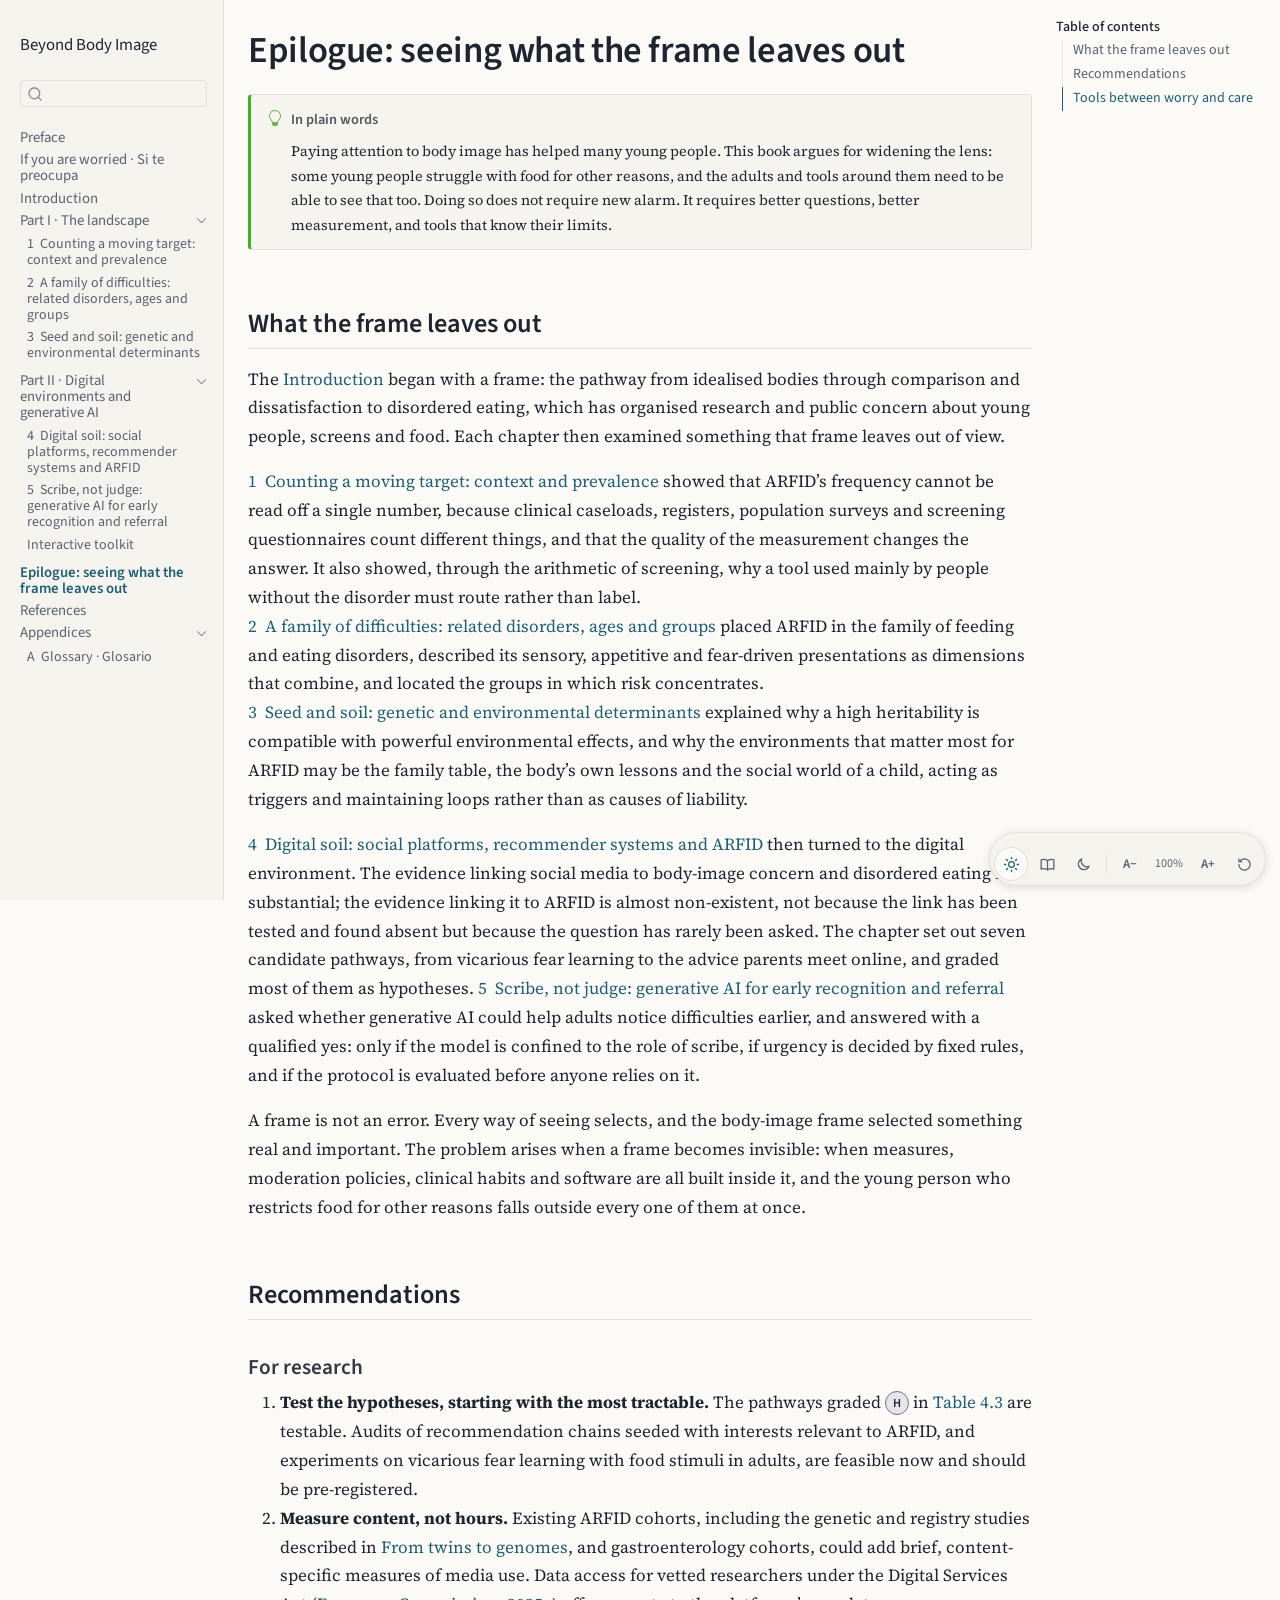
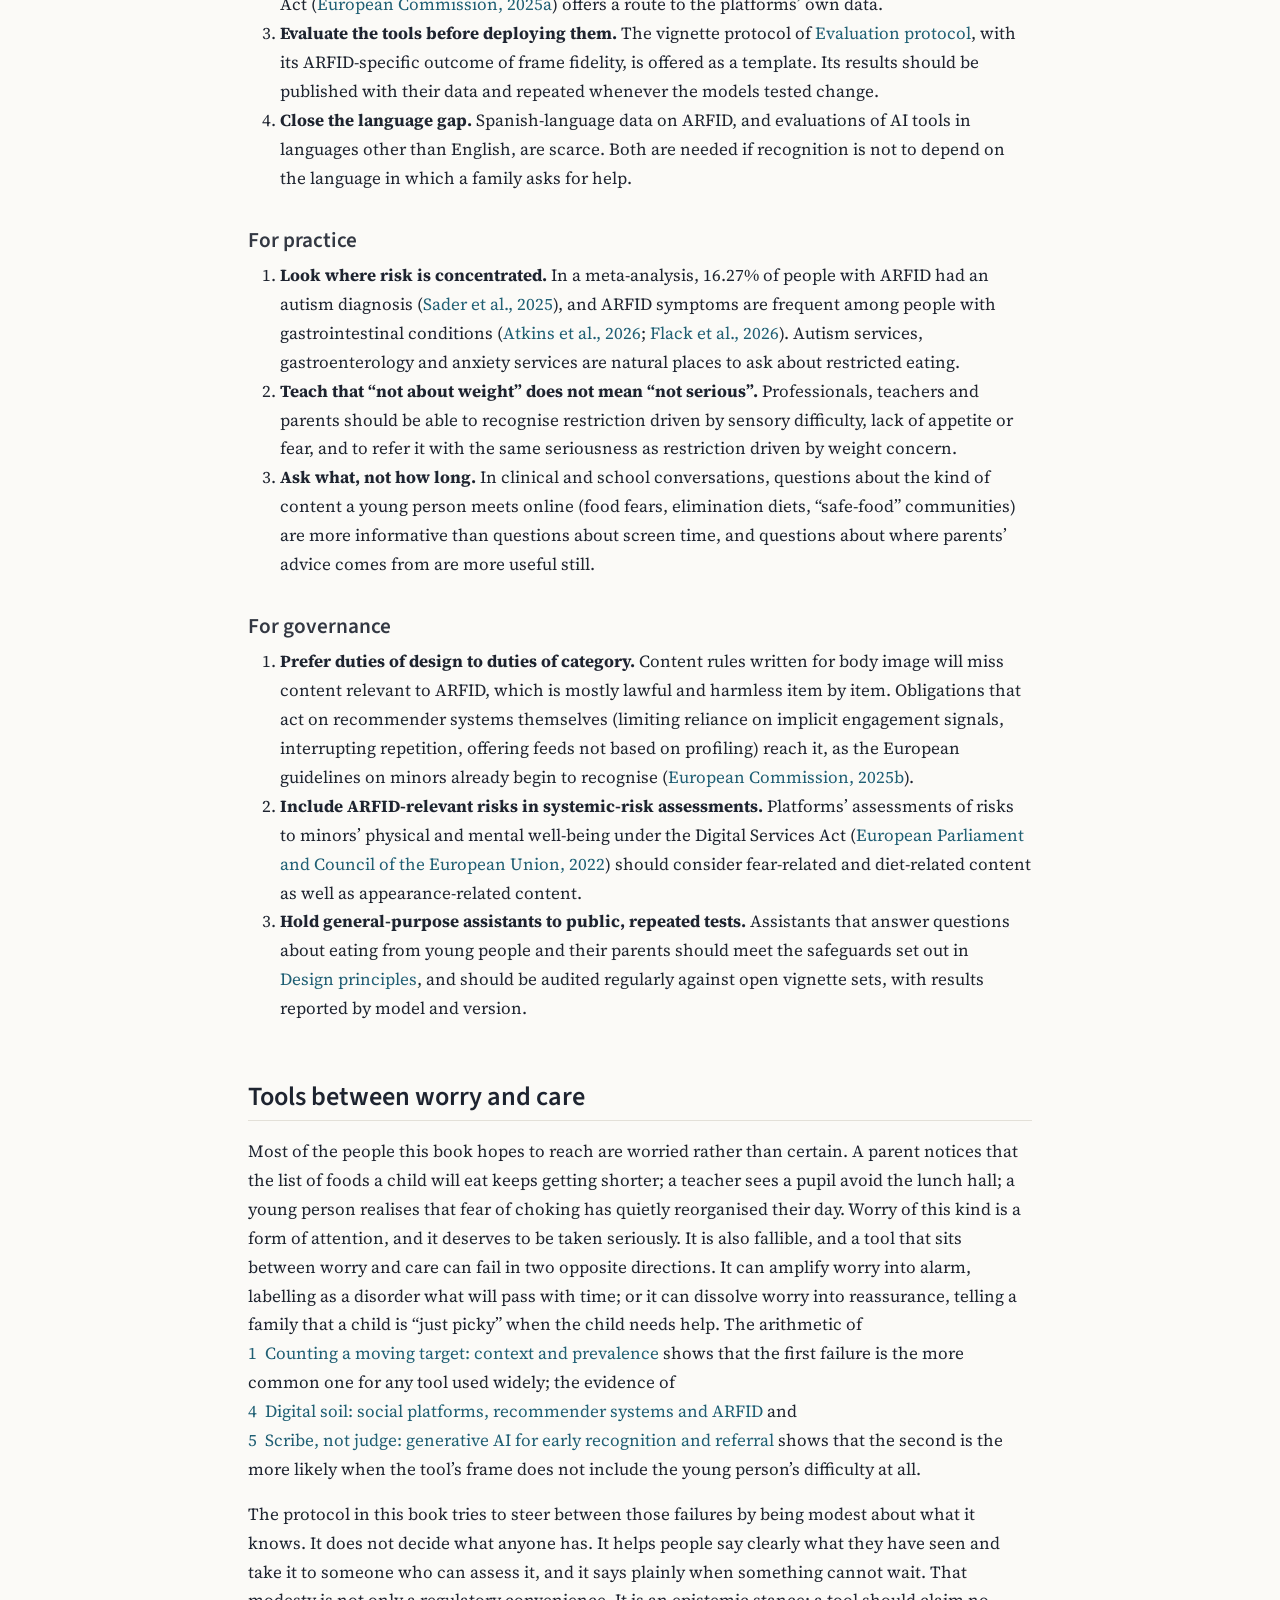
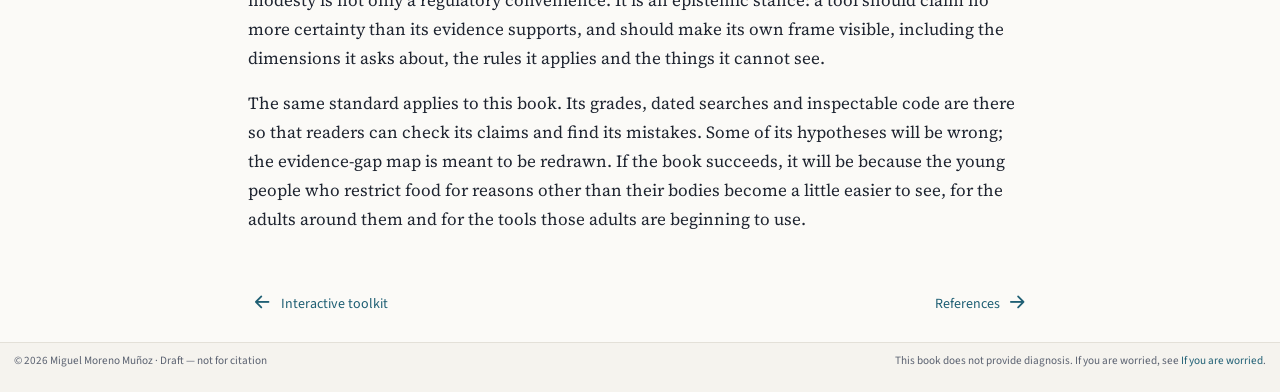
==== epilogue.html @ 50ce5e02 "Add files via upload" ====
<!DOCTYPE html>
<html xmlns="http://www.w3.org/1999/xhtml" lang="en-GB" xml:lang="en-GB"><head>

<meta charset="utf-8">
<meta name="generator" content="quarto-1.8.27">

<meta name="viewport" content="width=device-width, initial-scale=1.0, user-scalable=yes">


<title>Epilogue: seeing what the frame leaves out – Beyond Body Image</title>
<style>
code{white-space: pre-wrap;}
span.smallcaps{font-variant: small-caps;}
div.columns{display: flex; gap: min(4vw, 1.5em);}
div.column{flex: auto; overflow-x: auto;}
div.hanging-indent{margin-left: 1.5em; text-indent: -1.5em;}
ul.task-list{list-style: none;}
ul.task-list li input[type="checkbox"] {
  width: 0.8em;
  margin: 0 0.8em 0.2em -1em; /* quarto-specific, see https://github.com/quarto-dev/quarto-cli/issues/4556 */ 
  vertical-align: middle;
}
/* CSS for citations */
div.csl-bib-body { }
div.csl-entry {
  clear: both;
  margin-bottom: 0em;
}
.hanging-indent div.csl-entry {
  margin-left:2em;
  text-indent:-2em;
}
div.csl-left-margin {
  min-width:2em;
  float:left;
}
div.csl-right-inline {
  margin-left:2em;
  padding-left:1em;
}
div.csl-indent {
  margin-left: 2em;
}</style>


<script src="site_libs/quarto-nav/quarto-nav.js"></script>
<script src="site_libs/quarto-nav/headroom.min.js"></script>
<script src="site_libs/clipboard/clipboard.min.js"></script>
<script src="site_libs/quarto-search/autocomplete.umd.js"></script>
<script src="site_libs/quarto-search/fuse.min.js"></script>
<script src="site_libs/quarto-search/quarto-search.js"></script>
<meta name="quarto:offset" content="./">
<link href="./references.html" rel="next">
<link href="./toolkit.html" rel="prev">
<link href="./assets/icons/favicon.svg" rel="icon" type="image/svg+xml">
<script src="site_libs/quarto-html/quarto.js" type="module"></script>
<script src="site_libs/quarto-html/tabsets/tabsets.js" type="module"></script>
<script src="site_libs/quarto-html/axe/axe-check.js" type="module"></script>
<script src="site_libs/quarto-html/popper.min.js"></script>
<script src="site_libs/quarto-html/tippy.umd.min.js"></script>
<script src="site_libs/quarto-html/anchor.min.js"></script>
<link href="site_libs/quarto-html/tippy.css" rel="stylesheet">
<link href="site_libs/quarto-html/quarto-syntax-highlighting-ed96de9b727972fe78a7b5d16c58bf87.css" rel="stylesheet" id="quarto-text-highlighting-styles">
<script src="site_libs/bootstrap/bootstrap.min.js"></script>
<link href="site_libs/bootstrap/bootstrap-icons.css" rel="stylesheet">
<link href="site_libs/bootstrap/bootstrap-87594f40d5751d395fd74f8deb6194b2.min.css" rel="stylesheet" append-hash="true" id="quarto-bootstrap" data-mode="light">
<script id="quarto-search-options" type="application/json">{
  "location": "sidebar",
  "copy-button": false,
  "collapse-after": 3,
  "panel-placement": "start",
  "type": "textbox",
  "limit": 50,
  "keyboard-shortcut": [
    "f",
    "/",
    "s"
  ],
  "show-item-context": false,
  "language": {
    "search-no-results-text": "No results",
    "search-matching-documents-text": "matching documents",
    "search-copy-link-title": "Copy link to search",
    "search-hide-matches-text": "Hide additional matches",
    "search-more-match-text": "more match in this document",
    "search-more-matches-text": "more matches in this document",
    "search-clear-button-title": "Clear",
    "search-text-placeholder": "",
    "search-detached-cancel-button-title": "Cancel",
    "search-submit-button-title": "Submit",
    "search-label": "Search"
  }
}</script>
<style>html{ scroll-behavior: smooth; }</style>
<link rel="preconnect" href="https://fonts.googleapis.com">
<link rel="preconnect" href="https://fonts.gstatic.com" crossorigin="">
<link rel="stylesheet" href="https://fonts.googleapis.com/css2?family=Source+Sans+3:wght@400;600;700&amp;family=Source+Serif+4:ital,opsz,wght@0,8..60,400;0,8..60,600;1,8..60,400&amp;display=swap">
<meta name="theme-color" content="#1F5F74">
<script>
/* PNG favicons, resolved against Quarto's page offset so they work in sub-folders and offline. */
document.addEventListener('DOMContentLoaded', function () {
  var m = document.querySelector('meta[name="quarto:offset"]');
  var off = m ? m.getAttribute('content') : './';
  [['icon', 'image/png', '32x32', 'favicon-32.png'],
   ['icon', 'image/png', '192x192', 'favicon-192.png'],
   ['apple-touch-icon', 'image/png', '180x180', 'apple-touch-icon.png']].forEach(function (d) {
    var l = document.createElement('link');
    l.rel = d[0]; l.type = d[1]; l.setAttribute('sizes', d[2]); l.href = off + 'assets/icons/' + d[3];
    document.head.appendChild(l);
  });
});
</script>
<script>
/* Apply the stored reading preferences before first paint (avoids a flash of the light theme). */
(function () {
  var theme = null, scale = null;
  try { theme = localStorage.getItem('rd-theme'); scale = localStorage.getItem('rd-scale'); } catch (e) {}
  if (!theme && window.matchMedia && window.matchMedia('(prefers-color-scheme: dark)').matches) theme = 'dark';
  var root = document.documentElement;
  root.setAttribute('data-reading', theme === 'dark' || theme === 'sepia' ? theme : 'light');
  var s = parseFloat(scale);
  if (s >= 0.85 && s <= 1.45) root.style.setProperty('--rd-scale', String(s));
})();
</script>


</head>

<body class="nav-sidebar docked quarto-light">

<div id="quarto-search-results"></div>
  <header id="quarto-header" class="headroom fixed-top">
  <nav class="quarto-secondary-nav">
    <div class="container-fluid d-flex">
      <button type="button" class="quarto-btn-toggle btn" data-bs-toggle="collapse" role="button" data-bs-target=".quarto-sidebar-collapse-item" aria-controls="quarto-sidebar" aria-expanded="false" aria-label="Toggle sidebar navigation" onclick="if (window.quartoToggleHeadroom) { window.quartoToggleHeadroom(); }">
        <i class="bi bi-layout-text-sidebar-reverse"></i>
      </button>
        <nav class="quarto-page-breadcrumbs" aria-label="breadcrumb"><ol class="breadcrumb"><li class="breadcrumb-item"><a href="./epilogue.html">Epilogue: seeing what the frame leaves out</a></li></ol></nav>
        <a class="flex-grow-1" role="navigation" data-bs-toggle="collapse" data-bs-target=".quarto-sidebar-collapse-item" aria-controls="quarto-sidebar" aria-expanded="false" aria-label="Toggle sidebar navigation" onclick="if (window.quartoToggleHeadroom) { window.quartoToggleHeadroom(); }">      
        </a>
      <button type="button" class="btn quarto-search-button" aria-label="Search" onclick="window.quartoOpenSearch();">
        <i class="bi bi-search"></i>
      </button>
    </div>
  </nav>
</header>
<!-- content -->
<div id="quarto-content" class="quarto-container page-columns page-rows-contents page-layout-article">
<!-- sidebar -->
  <nav id="quarto-sidebar" class="sidebar collapse collapse-horizontal quarto-sidebar-collapse-item sidebar-navigation docked overflow-auto">
    <div class="pt-lg-2 mt-2 text-left sidebar-header">
    <div class="sidebar-title mb-0 py-0">
      <a href="./">Beyond Body Image</a> 
    </div>
      </div>
        <div class="mt-2 flex-shrink-0 align-items-center">
        <div class="sidebar-search">
        <div id="quarto-search" class="" title="Search"></div>
        </div>
        </div>
    <div class="sidebar-menu-container"> 
    <ul class="list-unstyled mt-1">
        <li class="sidebar-item">
  <div class="sidebar-item-container"> 
  <a href="./index.html" class="sidebar-item-text sidebar-link">
 <span class="menu-text">Preface</span></a>
  </div>
</li>
        <li class="sidebar-item">
  <div class="sidebar-item-container"> 
  <a href="./worried.html" class="sidebar-item-text sidebar-link">
 <span class="menu-text">If you are worried · Si te preocupa</span></a>
  </div>
</li>
        <li class="sidebar-item">
  <div class="sidebar-item-container"> 
  <a href="./intro.html" class="sidebar-item-text sidebar-link">
 <span class="menu-text">Introduction</span></a>
  </div>
</li>
        <li class="sidebar-item sidebar-item-section">
      <div class="sidebar-item-container"> 
            <a class="sidebar-item-text sidebar-link text-start" data-bs-toggle="collapse" data-bs-target="#quarto-sidebar-section-1" role="navigation" aria-expanded="true">
 <span class="menu-text">Part I · The landscape</span></a>
          <a class="sidebar-item-toggle text-start" data-bs-toggle="collapse" data-bs-target="#quarto-sidebar-section-1" role="navigation" aria-expanded="true" aria-label="Toggle section">
            <i class="bi bi-chevron-right ms-2"></i>
          </a> 
      </div>
      <ul id="quarto-sidebar-section-1" class="collapse list-unstyled sidebar-section depth1 show">  
          <li class="sidebar-item">
  <div class="sidebar-item-container"> 
  <a href="./chapters/01-context-prevalence.html" class="sidebar-item-text sidebar-link">
 <span class="menu-text"><span class="chapter-number">1</span>&nbsp; <span class="chapter-title">Counting a moving target: context and prevalence</span></span></a>
  </div>
</li>
          <li class="sidebar-item">
  <div class="sidebar-item-container"> 
  <a href="./chapters/02-related-disorders.html" class="sidebar-item-text sidebar-link">
 <span class="menu-text"><span class="chapter-number">2</span>&nbsp; <span class="chapter-title">A family of difficulties: related disorders, ages and groups</span></span></a>
  </div>
</li>
          <li class="sidebar-item">
  <div class="sidebar-item-container"> 
  <a href="./chapters/03-genes-environment.html" class="sidebar-item-text sidebar-link">
 <span class="menu-text"><span class="chapter-number">3</span>&nbsp; <span class="chapter-title">Seed and soil: genetic and environmental determinants</span></span></a>
  </div>
</li>
      </ul>
  </li>
        <li class="sidebar-item sidebar-item-section">
      <div class="sidebar-item-container"> 
            <a class="sidebar-item-text sidebar-link text-start" data-bs-toggle="collapse" data-bs-target="#quarto-sidebar-section-2" role="navigation" aria-expanded="true">
 <span class="menu-text">Part II · Digital environments and generative AI</span></a>
          <a class="sidebar-item-toggle text-start" data-bs-toggle="collapse" data-bs-target="#quarto-sidebar-section-2" role="navigation" aria-expanded="true" aria-label="Toggle section">
            <i class="bi bi-chevron-right ms-2"></i>
          </a> 
      </div>
      <ul id="quarto-sidebar-section-2" class="collapse list-unstyled sidebar-section depth1 show">  
          <li class="sidebar-item">
  <div class="sidebar-item-container"> 
  <a href="./chapters/04-digital-environments.html" class="sidebar-item-text sidebar-link">
 <span class="menu-text"><span class="chapter-number">4</span>&nbsp; <span class="chapter-title">Digital soil: social platforms, recommender systems and ARFID</span></span></a>
  </div>
</li>
          <li class="sidebar-item">
  <div class="sidebar-item-container"> 
  <a href="./chapters/05-generative-ai-protocol.html" class="sidebar-item-text sidebar-link">
 <span class="menu-text"><span class="chapter-number">5</span>&nbsp; <span class="chapter-title">Scribe, not judge: generative AI for early recognition and referral</span></span></a>
  </div>
</li>
          <li class="sidebar-item">
  <div class="sidebar-item-container"> 
  <a href="./toolkit.html" class="sidebar-item-text sidebar-link">
 <span class="menu-text">Interactive toolkit</span></a>
  </div>
</li>
      </ul>
  </li>
        <li class="sidebar-item">
  <div class="sidebar-item-container"> 
  <a href="./epilogue.html" class="sidebar-item-text sidebar-link active">
 <span class="menu-text">Epilogue: seeing what the frame leaves out</span></a>
  </div>
</li>
        <li class="sidebar-item">
  <div class="sidebar-item-container"> 
  <a href="./references.html" class="sidebar-item-text sidebar-link">
 <span class="menu-text">References</span></a>
  </div>
</li>
        <li class="sidebar-item sidebar-item-section">
      <div class="sidebar-item-container"> 
            <a class="sidebar-item-text sidebar-link text-start" data-bs-toggle="collapse" data-bs-target="#quarto-sidebar-section-3" role="navigation" aria-expanded="true">
 <span class="menu-text">Appendices</span></a>
          <a class="sidebar-item-toggle text-start" data-bs-toggle="collapse" data-bs-target="#quarto-sidebar-section-3" role="navigation" aria-expanded="true" aria-label="Toggle section">
            <i class="bi bi-chevron-right ms-2"></i>
          </a> 
      </div>
      <ul id="quarto-sidebar-section-3" class="collapse list-unstyled sidebar-section depth1 show">  
          <li class="sidebar-item">
  <div class="sidebar-item-container"> 
  <a href="./glossary.html" class="sidebar-item-text sidebar-link">
 <span class="menu-text"><span class="chapter-number">A</span>&nbsp; <span class="chapter-title">Glossary · Glosario</span></span></a>
  </div>
</li>
      </ul>
  </li>
    </ul>
    </div>
</nav>
<div id="quarto-sidebar-glass" class="quarto-sidebar-collapse-item" data-bs-toggle="collapse" data-bs-target=".quarto-sidebar-collapse-item"></div>
<!-- margin-sidebar -->
    <div id="quarto-margin-sidebar" class="sidebar margin-sidebar">
        <nav id="TOC" role="doc-toc" class="toc-active">
    <h2 id="toc-title">Table of contents</h2>
   
  <ul>
  <li><a href="#sec-epilogue-recap" id="toc-sec-epilogue-recap" class="nav-link active" data-scroll-target="#sec-epilogue-recap">What the frame leaves out</a></li>
  <li><a href="#sec-epilogue-recommendations" id="toc-sec-epilogue-recommendations" class="nav-link" data-scroll-target="#sec-epilogue-recommendations">Recommendations</a>
  <ul class="collapse">
  <li><a href="#for-research" id="toc-for-research" class="nav-link" data-scroll-target="#for-research">For research</a></li>
  <li><a href="#for-practice" id="toc-for-practice" class="nav-link" data-scroll-target="#for-practice">For practice</a></li>
  <li><a href="#for-governance" id="toc-for-governance" class="nav-link" data-scroll-target="#for-governance">For governance</a></li>
  </ul></li>
  <li><a href="#sec-epilogue-reflection" id="toc-sec-epilogue-reflection" class="nav-link" data-scroll-target="#sec-epilogue-reflection">Tools between worry and care</a></li>
  </ul>
</nav>
    </div>
<!-- main -->
<main class="content" id="quarto-document-content">

<header id="title-block-header" class="quarto-title-block default">
<div class="quarto-title">
<h1 class="title">Epilogue: seeing what the frame leaves out</h1>
</div>



<div class="quarto-title-meta">

    
  
    
  </div>
  


</header>


<div class="callout callout-style-simple callout-tip callout-titled">
<div class="callout-header d-flex align-content-center">
<div class="callout-icon-container">
<i class="callout-icon"></i>
</div>
<div class="callout-title-container flex-fill">
<span class="screen-reader-only">Tip</span>In plain words
</div>
</div>
<div class="callout-body-container callout-body">
<p>Paying attention to body image has helped many young people. This book argues for widening the lens: some young people struggle with food for other reasons, and the adults and tools around them need to be able to see that too. Doing so does not require new alarm. It requires better questions, better measurement, and tools that know their limits.</p>
</div>
</div>
<section id="sec-epilogue-recap" class="level2">
<h2 class="anchored" data-anchor-id="sec-epilogue-recap">What the frame leaves out</h2>
<p>The <a href="./intro.html#sec-intro-blindspot">Introduction</a> began with a frame: the pathway from idealised bodies through comparison and dissatisfaction to disordered eating, which has organised research and public concern about young people, screens and food. Each chapter then examined something that frame leaves out of view.</p>
<p><a href="chapters/01-context-prevalence.html" class="quarto-xref"><span>1&nbsp; Counting a moving target: context and prevalence</span></a> showed that ARFID’s frequency cannot be read off a single number, because clinical caseloads, registers, population surveys and screening questionnaires count different things, and that the quality of the measurement changes the answer. It also showed, through the arithmetic of screening, why a tool used mainly by people without the disorder must route rather than label. <a href="chapters/02-related-disorders.html" class="quarto-xref"><span>2&nbsp; A family of difficulties: related disorders, ages and groups</span></a> placed ARFID in the family of feeding and eating disorders, described its sensory, appetitive and fear-driven presentations as dimensions that combine, and located the groups in which risk concentrates. <a href="chapters/03-genes-environment.html" class="quarto-xref"><span>3&nbsp; Seed and soil: genetic and environmental determinants</span></a> explained why a high heritability is compatible with powerful environmental effects, and why the environments that matter most for ARFID may be the family table, the body’s own lessons and the social world of a child, acting as triggers and maintaining loops rather than as causes of liability.</p>
<p><a href="chapters/04-digital-environments.html" class="quarto-xref"><span>4&nbsp; Digital soil: social platforms, recommender systems and ARFID</span></a> then turned to the digital environment. The evidence linking social media to body-image concern and disordered eating is substantial; the evidence linking it to ARFID is almost non-existent, not because the link has been tested and found absent but because the question has rarely been asked. The chapter set out seven candidate pathways, from vicarious fear learning to the advice parents meet online, and graded most of them as hypotheses. <a href="chapters/05-generative-ai-protocol.html" class="quarto-xref"><span>5&nbsp; Scribe, not judge: generative AI for early recognition and referral</span></a> asked whether generative AI could help adults notice difficulties earlier, and answered with a qualified yes: only if the model is confined to the role of scribe, if urgency is decided by fixed rules, and if the protocol is evaluated before anyone relies on it.</p>
<p>A frame is not an error. Every way of seeing selects, and the body-image frame selected something real and important. The problem arises when a frame becomes invisible: when measures, moderation policies, clinical habits and software are all built inside it, and the young person who restricts food for other reasons falls outside every one of them at once.</p>
</section>
<section id="sec-epilogue-recommendations" class="level2">
<h2 class="anchored" data-anchor-id="sec-epilogue-recommendations">Recommendations</h2>
<section id="for-research" class="level3">
<h3 class="anchored" data-anchor-id="for-research">For research</h3>
<ol type="1">
<li><strong>Test the hypotheses, starting with the most tractable.</strong> The pathways graded <span class="ev ev-h">H</span> in <a href="chapters/04-digital-environments.html#tbl-gap-map" class="quarto-xref">Table&nbsp;<span>4.3</span></a> are testable. Audits of recommendation chains seeded with interests relevant to ARFID, and experiments on vicarious fear learning with food stimuli in adults, are feasible now and should be pre-registered.</li>
<li><strong>Measure content, not hours.</strong> Existing ARFID cohorts, including the genetic and registry studies described in <a href="chapters/03-genes-environment.html#sec-ch3-genomes" class="quarto-xref"><span>From twins to genomes</span></a>, and gastroenterology cohorts, could add brief, content-specific measures of media use. Data access for vetted researchers under the Digital Services Act <span class="citation" data-cites="eu2025dataaccess">(<a href="references.html#ref-eu2025dataaccess" role="doc-biblioref">European Commission, 2025a</a>)</span> offers a route to the platforms’ own data.</li>
<li><strong>Evaluate the tools before deploying them.</strong> The vignette protocol of <a href="chapters/05-generative-ai-protocol.html#sec-ch5-evaluation" class="quarto-xref"><span>Evaluation protocol</span></a>, with its ARFID-specific outcome of frame fidelity, is offered as a template. Its results should be published with their data and repeated whenever the models tested change.</li>
<li><strong>Close the language gap.</strong> Spanish-language data on ARFID, and evaluations of AI tools in languages other than English, are scarce. Both are needed if recognition is not to depend on the language in which a family asks for help.</li>
</ol>
</section>
<section id="for-practice" class="level3">
<h3 class="anchored" data-anchor-id="for-practice">For practice</h3>
<ol type="1">
<li><strong>Look where risk is concentrated.</strong> In a meta-analysis, 16.27% of people with ARFID had an autism diagnosis <span class="citation" data-cites="sader2025occurrence">(<a href="references.html#ref-sader2025occurrence" role="doc-biblioref">Sader et al., 2025</a>)</span>, and ARFID symptoms are frequent among people with gastrointestinal conditions <span class="citation" data-cites="flack2026prevalence atkins2026food">(<a href="references.html#ref-atkins2026food" role="doc-biblioref">Atkins et al., 2026</a>; <a href="references.html#ref-flack2026prevalence" role="doc-biblioref">Flack et al., 2026</a>)</span>. Autism services, gastroenterology and anxiety services are natural places to ask about restricted eating.</li>
<li><strong>Teach that “not about weight” does not mean “not serious”.</strong> Professionals, teachers and parents should be able to recognise restriction driven by sensory difficulty, lack of appetite or fear, and to refer it with the same seriousness as restriction driven by weight concern.</li>
<li><strong>Ask what, not how long.</strong> In clinical and school conversations, questions about the kind of content a young person meets online (food fears, elimination diets, “safe-food” communities) are more informative than questions about screen time, and questions about where parents’ advice comes from are more useful still.</li>
</ol>
</section>
<section id="for-governance" class="level3">
<h3 class="anchored" data-anchor-id="for-governance">For governance</h3>
<ol type="1">
<li><strong>Prefer duties of design to duties of category.</strong> Content rules written for body image will miss content relevant to ARFID, which is mostly lawful and harmless item by item. Obligations that act on recommender systems themselves (limiting reliance on implicit engagement signals, interrupting repetition, offering feeds not based on profiling) reach it, as the European guidelines on minors already begin to recognise <span class="citation" data-cites="ec2025minors">(<a href="references.html#ref-ec2025minors" role="doc-biblioref">European Commission, 2025b</a>)</span>.</li>
<li><strong>Include ARFID-relevant risks in systemic-risk assessments.</strong> Platforms’ assessments of risks to minors’ physical and mental well-being under the Digital Services Act <span class="citation" data-cites="eu2022dsa">(<a href="references.html#ref-eu2022dsa" role="doc-biblioref">European Parliament and Council of the European Union, 2022</a>)</span> should consider fear-related and diet-related content as well as appearance-related content.</li>
<li><strong>Hold general-purpose assistants to public, repeated tests.</strong> Assistants that answer questions about eating from young people and their parents should meet the safeguards set out in <a href="chapters/05-generative-ai-protocol.html#sec-ch5-principles" class="quarto-xref"><span>Design principles</span></a>, and should be audited regularly against open vignette sets, with results reported by model and version.</li>
</ol>
</section>
</section>
<section id="sec-epilogue-reflection" class="level2">
<h2 class="anchored" data-anchor-id="sec-epilogue-reflection">Tools between worry and care</h2>
<p>Most of the people this book hopes to reach are worried rather than certain. A parent notices that the list of foods a child will eat keeps getting shorter; a teacher sees a pupil avoid the lunch hall; a young person realises that fear of choking has quietly reorganised their day. Worry of this kind is a form of attention, and it deserves to be taken seriously. It is also fallible, and a tool that sits between worry and care can fail in two opposite directions. It can amplify worry into alarm, labelling as a disorder what will pass with time; or it can dissolve worry into reassurance, telling a family that a child is “just picky” when the child needs help. The arithmetic of <a href="chapters/01-context-prevalence.html" class="quarto-xref"><span>1&nbsp; Counting a moving target: context and prevalence</span></a> shows that the first failure is the more common one for any tool used widely; the evidence of <a href="chapters/04-digital-environments.html" class="quarto-xref"><span>4&nbsp; Digital soil: social platforms, recommender systems and ARFID</span></a> and <a href="chapters/05-generative-ai-protocol.html" class="quarto-xref"><span>5&nbsp; Scribe, not judge: generative AI for early recognition and referral</span></a> shows that the second is the more likely when the tool’s frame does not include the young person’s difficulty at all.</p>
<p>The protocol in this book tries to steer between those failures by being modest about what it knows. It does not decide what anyone has. It helps people say clearly what they have seen and take it to someone who can assess it, and it says plainly when something cannot wait. That modesty is not only a regulatory convenience. It is an epistemic stance: a tool should claim no more certainty than its evidence supports, and should make its own frame visible, including the dimensions it asks about, the rules it applies and the things it cannot see.</p>
<p>The same standard applies to this book. Its grades, dated searches and inspectable code are there so that readers can check its claims and find its mistakes. Some of its hypotheses will be wrong; the evidence-gap map is meant to be redrawn. If the book succeeds, it will be because the young people who restrict food for reasons other than their bodies become a little easier to see, for the adults around them and for the tools those adults are beginning to use.</p>


<div id="refs" class="references csl-bib-body hanging-indent" data-entry-spacing="0" data-line-spacing="2" role="list" style="display: none">
<div id="ref-atkins2026food" class="csl-entry" role="listitem">
Atkins, M., Peterson, B., Staller, K., Kuo, B., Michael, B., Savage, M., Leonard, M. M., &amp; Burton-Murray, H. (2026). Avoidant/restrictive food intake disorder is common in adult and pediatric patients with celiac disease and non-celiac gluten sensitivity. <em>Nutrients</em>, <em>18</em>(10). <a href="https://doi.org/10.3390/nu18101585">https://doi.org/10.3390/nu18101585</a>
</div>
<div id="ref-eu2025dataaccess" class="csl-entry" role="listitem">
European Commission. (2025a). <em>Commission delegated regulation (<span>EU</span>) 2025/2050 supplementing regulation (<span>EU</span>) 2022/2065 by laying down the technical conditions and procedures under which providers of very large online platforms and of very large online search engines are to share data with vetted researchers</em>. <a href="https://eur-lex.europa.eu/eli/reg_del/2025/2050/oj">https://eur-lex.europa.eu/eli/reg_del/2025/2050/oj</a>
</div>
<div id="ref-ec2025minors" class="csl-entry" role="listitem">
European Commission. (2025b). <em>Guidelines on measures to ensure a high level of privacy, safety and security for minors online, pursuant to article 28(4) of regulation (<span>EU</span>) 2022/2065</em>. Annex to the Communication to the Commission C(2025) 4764 final, 14 July 2025. <a href="https://digital-strategy.ec.europa.eu/en/library/commission-publishes-guidelines-protection-minors">https://digital-strategy.ec.europa.eu/en/library/commission-publishes-guidelines-protection-minors</a>
</div>
<div id="ref-eu2022dsa" class="csl-entry" role="listitem">
European Parliament and Council of the European Union. (2022). <em>Regulation (<span>EU</span>) 2022/2065 on a single market for digital services and amending directive 2000/31/<span>EC</span> (digital services act)</em>. Official Journal of the European Union, L 277, 27 October 2022. <a href="https://eur-lex.europa.eu/eli/reg/2022/2065/oj">https://eur-lex.europa.eu/eli/reg/2022/2065/oj</a>
</div>
<div id="ref-flack2026prevalence" class="csl-entry" role="listitem">
Flack, R., Brownlow, G., Burton-Murray, H., Palsson, O., &amp; Aziz, I. (2026). The prevalence and burden of avoidant/restrictive food intake disorder symptoms in adults with disorders of gut-brain interaction: A population-based study. <em>Gastroenterology</em>, <em>170</em>(2), 365–374. <a href="https://doi.org/10.1053/j.gastro.2025.07.043">https://doi.org/10.1053/j.gastro.2025.07.043</a>
</div>
<div id="ref-sader2025occurrence" class="csl-entry" role="listitem">
Sader, M., Weston, A., Buchan, K., Kerr-Gaffney, J., Gillespie-Smith, K., Sharpe, H., &amp; Duffy, F. (2025). The co-occurrence of autism and avoidant/restrictive food intake disorder (<span>ARFID</span>): A prevalence-based meta-analysis. <em>International Journal of Eating Disorders</em>, <em>58</em>(3), 473–488. <a href="https://doi.org/10.1002/eat.24369">https://doi.org/10.1002/eat.24369</a>
</div>
</div>
</section>

</main> <!-- /main -->
<div class="rd-controls" role="toolbar" aria-label="Reading options">
  <button type="button" data-theme="light" aria-pressed="false" aria-label="Light theme" title="Light theme">
    <svg viewbox="0 0 24 24" fill="none" stroke="currentColor" stroke-width="1.8" stroke-linecap="round" aria-hidden="true"><circle cx="12" cy="12" r="4"></circle><path d="M12 2v2M12 20v2M4.9 4.9l1.4 1.4M17.7 17.7l1.4 1.4M2 12h2M20 12h2M4.9 19.1l1.4-1.4M17.7 6.3l1.4-1.4"></path></svg>
  </button>
  <button type="button" data-theme="sepia" aria-pressed="false" aria-label="Sepia theme" title="Sepia theme">
    <svg viewbox="0 0 24 24" fill="none" stroke="currentColor" stroke-width="1.8" stroke-linecap="round" stroke-linejoin="round" aria-hidden="true"><path d="M3 5.5C5.5 4.5 8.5 4.5 12 6.5c3.5-2 6.5-2 9-1v13c-2.5-1-5.5-1-9 1-3.5-2-6.5-2-9-1z"></path><path d="M12 6.5v13"></path></svg>
  </button>
  <button type="button" data-theme="dark" aria-pressed="false" aria-label="Dark theme" title="Dark theme">
    <svg viewbox="0 0 24 24" fill="none" stroke="currentColor" stroke-width="1.8" stroke-linecap="round" stroke-linejoin="round" aria-hidden="true"><path d="M20 14.5A8 8 0 0 1 9.5 4a8 8 0 1 0 10.5 10.5z"></path></svg>
  </button>
  <span class="rd-sep" aria-hidden="true"></span>
  <button type="button" data-scale="-1" aria-label="Smaller text" title="Smaller text">A−</button>
  <span class="rd-scale-out" aria-live="polite">100%</span>
  <button type="button" data-scale="1" aria-label="Larger text" title="Larger text">A+</button>
  <button type="button" data-scale="0" aria-label="Reset text size" title="Reset text size">
    <svg viewbox="0 0 24 24" fill="none" stroke="currentColor" stroke-width="1.8" stroke-linecap="round" stroke-linejoin="round" aria-hidden="true"><path d="M4 12a8 8 0 1 0 2.3-5.7"></path><path d="M4 4v4h4"></path></svg>
  </button>
</div>
<script>
(function () {
  var root = document.documentElement;
  var bar = document.querySelector('.rd-controls');
  if (!bar) return;
  var MIN = 0.85, MAX = 1.45, STEP = 0.075;
  function store(k, v) { try { localStorage.setItem(k, v); } catch (e) {} }
  function currentScale() {
    var v = parseFloat(getComputedStyle(root).getPropertyValue('--rd-scale'));
    return isNaN(v) ? 1 : v;
  }
  function paint() {
    var t = root.getAttribute('data-reading') || 'light';
    bar.querySelectorAll('[data-theme]').forEach(function (b) {
      b.setAttribute('aria-pressed', b.getAttribute('data-theme') === t ? 'true' : 'false');
    });
    bar.querySelector('.rd-scale-out').textContent = Math.round(currentScale() * 100) + '%';
  }
  bar.addEventListener('click', function (ev) {
    var b = ev.target.closest('button');
    if (!b) return;
    if (b.hasAttribute('data-theme')) {
      var t = b.getAttribute('data-theme');
      root.setAttribute('data-reading', t);
      store('rd-theme', t);
    } else if (b.hasAttribute('data-scale')) {
      var d = parseInt(b.getAttribute('data-scale'), 10);
      var s = d === 0 ? 1 : Math.min(MAX, Math.max(MIN, currentScale() + d * STEP));
      s = Math.round(s * 1000) / 1000;
      root.style.setProperty('--rd-scale', String(s));
      store('rd-scale', String(s));
    }
    paint();
  });
  paint();
})();
</script>
<script id="quarto-html-after-body" type="application/javascript">
  window.document.addEventListener("DOMContentLoaded", function (event) {
    const icon = "";
    const anchorJS = new window.AnchorJS();
    anchorJS.options = {
      placement: 'right',
      icon: icon
    };
    anchorJS.add('.anchored');
      var localhostRegex = new RegExp(/^(?:http|https):\/\/localhost\:?[0-9]*\//);
      var mailtoRegex = new RegExp(/^mailto:/);
        var filterRegex = new RegExp('/' + window.location.host + '/');
      var isInternal = (href) => {
          return filterRegex.test(href) || localhostRegex.test(href) || mailtoRegex.test(href);
      }
      // Inspect non-navigation links and adorn them if external
     var links = window.document.querySelectorAll('a[href]:not(.nav-link):not(.navbar-brand):not(.toc-action):not(.sidebar-link):not(.sidebar-item-toggle):not(.pagination-link):not(.no-external):not([aria-hidden]):not(.dropdown-item):not(.quarto-navigation-tool):not(.about-link)');
      for (var i=0; i<links.length; i++) {
        const link = links[i];
        if (!isInternal(link.href)) {
          // undo the damage that might have been done by quarto-nav.js in the case of
          // links that we want to consider external
          if (link.dataset.originalHref !== undefined) {
            link.href = link.dataset.originalHref;
          }
        }
      }
    function tippyHover(el, contentFn, onTriggerFn, onUntriggerFn) {
      const config = {
        allowHTML: true,
        maxWidth: 500,
        delay: 100,
        arrow: false,
        appendTo: function(el) {
            return el.parentElement;
        },
        interactive: true,
        interactiveBorder: 10,
        theme: 'quarto',
        placement: 'bottom-start',
      };
      if (contentFn) {
        config.content = contentFn;
      }
      if (onTriggerFn) {
        config.onTrigger = onTriggerFn;
      }
      if (onUntriggerFn) {
        config.onUntrigger = onUntriggerFn;
      }
      window.tippy(el, config); 
    }
    const noterefs = window.document.querySelectorAll('a[role="doc-noteref"]');
    for (var i=0; i<noterefs.length; i++) {
      const ref = noterefs[i];
      tippyHover(ref, function() {
        // use id or data attribute instead here
        let href = ref.getAttribute('data-footnote-href') || ref.getAttribute('href');
        try { href = new URL(href).hash; } catch {}
        const id = href.replace(/^#\/?/, "");
        const note = window.document.getElementById(id);
        if (note) {
          return note.innerHTML;
        } else {
          return "";
        }
      });
    }
    const xrefs = window.document.querySelectorAll('a.quarto-xref');
    const processXRef = (id, note) => {
      // Strip column container classes
      const stripColumnClz = (el) => {
        el.classList.remove("page-full", "page-columns");
        if (el.children) {
          for (const child of el.children) {
            stripColumnClz(child);
          }
        }
      }
      stripColumnClz(note)
      if (id === null || id.startsWith('sec-')) {
        // Special case sections, only their first couple elements
        const container = document.createElement("div");
        if (note.children && note.children.length > 2) {
          container.appendChild(note.children[0].cloneNode(true));
          for (let i = 1; i < note.children.length; i++) {
            const child = note.children[i];
            if (child.tagName === "P" && child.innerText === "") {
              continue;
            } else {
              container.appendChild(child.cloneNode(true));
              break;
            }
          }
          if (window.Quarto?.typesetMath) {
            window.Quarto.typesetMath(container);
          }
          return container.innerHTML
        } else {
          if (window.Quarto?.typesetMath) {
            window.Quarto.typesetMath(note);
          }
          return note.innerHTML;
        }
      } else {
        // Remove any anchor links if they are present
        const anchorLink = note.querySelector('a.anchorjs-link');
        if (anchorLink) {
          anchorLink.remove();
        }
        if (window.Quarto?.typesetMath) {
          window.Quarto.typesetMath(note);
        }
        if (note.classList.contains("callout")) {
          return note.outerHTML;
        } else {
          return note.innerHTML;
        }
      }
    }
    for (var i=0; i<xrefs.length; i++) {
      const xref = xrefs[i];
      tippyHover(xref, undefined, function(instance) {
        instance.disable();
        let url = xref.getAttribute('href');
        let hash = undefined; 
        if (url.startsWith('#')) {
          hash = url;
        } else {
          try { hash = new URL(url).hash; } catch {}
        }
        if (hash) {
          const id = hash.replace(/^#\/?/, "");
          const note = window.document.getElementById(id);
          if (note !== null) {
            try {
              const html = processXRef(id, note.cloneNode(true));
              instance.setContent(html);
            } finally {
              instance.enable();
              instance.show();
            }
          } else {
            // See if we can fetch this
            fetch(url.split('#')[0])
            .then(res => res.text())
            .then(html => {
              const parser = new DOMParser();
              const htmlDoc = parser.parseFromString(html, "text/html");
              const note = htmlDoc.getElementById(id);
              if (note !== null) {
                const html = processXRef(id, note);
                instance.setContent(html);
              } 
            }).finally(() => {
              instance.enable();
              instance.show();
            });
          }
        } else {
          // See if we can fetch a full url (with no hash to target)
          // This is a special case and we should probably do some content thinning / targeting
          fetch(url)
          .then(res => res.text())
          .then(html => {
            const parser = new DOMParser();
            const htmlDoc = parser.parseFromString(html, "text/html");
            const note = htmlDoc.querySelector('main.content');
            if (note !== null) {
              // This should only happen for chapter cross references
              // (since there is no id in the URL)
              // remove the first header
              if (note.children.length > 0 && note.children[0].tagName === "HEADER") {
                note.children[0].remove();
              }
              const html = processXRef(null, note);
              instance.setContent(html);
            } 
          }).finally(() => {
            instance.enable();
            instance.show();
          });
        }
      }, function(instance) {
      });
    }
        let selectedAnnoteEl;
        const selectorForAnnotation = ( cell, annotation) => {
          let cellAttr = 'data-code-cell="' + cell + '"';
          let lineAttr = 'data-code-annotation="' +  annotation + '"';
          const selector = 'span[' + cellAttr + '][' + lineAttr + ']';
          return selector;
        }
        const selectCodeLines = (annoteEl) => {
          const doc = window.document;
          const targetCell = annoteEl.getAttribute("data-target-cell");
          const targetAnnotation = annoteEl.getAttribute("data-target-annotation");
          const annoteSpan = window.document.querySelector(selectorForAnnotation(targetCell, targetAnnotation));
          const lines = annoteSpan.getAttribute("data-code-lines").split(",");
          const lineIds = lines.map((line) => {
            return targetCell + "-" + line;
          })
          let top = null;
          let height = null;
          let parent = null;
          if (lineIds.length > 0) {
              //compute the position of the single el (top and bottom and make a div)
              const el = window.document.getElementById(lineIds[0]);
              top = el.offsetTop;
              height = el.offsetHeight;
              parent = el.parentElement.parentElement;
            if (lineIds.length > 1) {
              const lastEl = window.document.getElementById(lineIds[lineIds.length - 1]);
              const bottom = lastEl.offsetTop + lastEl.offsetHeight;
              height = bottom - top;
            }
            if (top !== null && height !== null && parent !== null) {
              // cook up a div (if necessary) and position it 
              let div = window.document.getElementById("code-annotation-line-highlight");
              if (div === null) {
                div = window.document.createElement("div");
                div.setAttribute("id", "code-annotation-line-highlight");
                div.style.position = 'absolute';
                parent.appendChild(div);
              }
              div.style.top = top - 2 + "px";
              div.style.height = height + 4 + "px";
              div.style.left = 0;
              let gutterDiv = window.document.getElementById("code-annotation-line-highlight-gutter");
              if (gutterDiv === null) {
                gutterDiv = window.document.createElement("div");
                gutterDiv.setAttribute("id", "code-annotation-line-highlight-gutter");
                gutterDiv.style.position = 'absolute';
                const codeCell = window.document.getElementById(targetCell);
                const gutter = codeCell.querySelector('.code-annotation-gutter');
                gutter.appendChild(gutterDiv);
              }
              gutterDiv.style.top = top - 2 + "px";
              gutterDiv.style.height = height + 4 + "px";
            }
            selectedAnnoteEl = annoteEl;
          }
        };
        const unselectCodeLines = () => {
          const elementsIds = ["code-annotation-line-highlight", "code-annotation-line-highlight-gutter"];
          elementsIds.forEach((elId) => {
            const div = window.document.getElementById(elId);
            if (div) {
              div.remove();
            }
          });
          selectedAnnoteEl = undefined;
        };
          // Handle positioning of the toggle
      window.addEventListener(
        "resize",
        throttle(() => {
          elRect = undefined;
          if (selectedAnnoteEl) {
            selectCodeLines(selectedAnnoteEl);
          }
        }, 10)
      );
      function throttle(fn, ms) {
      let throttle = false;
      let timer;
        return (...args) => {
          if(!throttle) { // first call gets through
              fn.apply(this, args);
              throttle = true;
          } else { // all the others get throttled
              if(timer) clearTimeout(timer); // cancel #2
              timer = setTimeout(() => {
                fn.apply(this, args);
                timer = throttle = false;
              }, ms);
          }
        };
      }
        // Attach click handler to the DT
        const annoteDls = window.document.querySelectorAll('dt[data-target-cell]');
        for (const annoteDlNode of annoteDls) {
          annoteDlNode.addEventListener('click', (event) => {
            const clickedEl = event.target;
            if (clickedEl !== selectedAnnoteEl) {
              unselectCodeLines();
              const activeEl = window.document.querySelector('dt[data-target-cell].code-annotation-active');
              if (activeEl) {
                activeEl.classList.remove('code-annotation-active');
              }
              selectCodeLines(clickedEl);
              clickedEl.classList.add('code-annotation-active');
            } else {
              // Unselect the line
              unselectCodeLines();
              clickedEl.classList.remove('code-annotation-active');
            }
          });
        }
    const findCites = (el) => {
      const parentEl = el.parentElement;
      if (parentEl) {
        const cites = parentEl.dataset.cites;
        if (cites) {
          return {
            el,
            cites: cites.split(' ')
          };
        } else {
          return findCites(el.parentElement)
        }
      } else {
        return undefined;
      }
    };
    var bibliorefs = window.document.querySelectorAll('a[role="doc-biblioref"]');
    for (var i=0; i<bibliorefs.length; i++) {
      const ref = bibliorefs[i];
      const citeInfo = findCites(ref);
      if (citeInfo) {
        tippyHover(citeInfo.el, function() {
          var popup = window.document.createElement('div');
          citeInfo.cites.forEach(function(cite) {
            var citeDiv = window.document.createElement('div');
            citeDiv.classList.add('hanging-indent');
            citeDiv.classList.add('csl-entry');
            var biblioDiv = window.document.getElementById('ref-' + cite);
            if (biblioDiv) {
              citeDiv.innerHTML = biblioDiv.innerHTML;
            }
            popup.appendChild(citeDiv);
          });
          return popup.innerHTML;
        });
      }
    }
  });
  </script>
<nav class="page-navigation">
  <div class="nav-page nav-page-previous">
      <a href="./toolkit.html" class="pagination-link" aria-label="Interactive toolkit">
        <i class="bi bi-arrow-left-short"></i> <span class="nav-page-text">Interactive toolkit</span>
      </a>          
  </div>
  <div class="nav-page nav-page-next">
      <a href="./references.html" class="pagination-link" aria-label="References">
        <span class="nav-page-text">References</span> <i class="bi bi-arrow-right-short"></i>
      </a>
  </div>
</nav>
</div> <!-- /content -->
<footer class="footer">
  <div class="nav-footer">
    <div class="nav-footer-left">
<p>© 2026 Miguel Moreno Muñoz · Draft — not for citation</p>
</div>   
    <div class="nav-footer-center">
      &nbsp;
    </div>
    <div class="nav-footer-right">
<p>This book does not provide diagnosis. If you are worried, see <a href="./worried.html">If you are worried</a>.</p>
</div>
  </div>
</footer>




<script src="site_libs/quarto-html/zenscroll-min.js"></script>
</body></html>
---- site_libs/quarto-html/tippy.css ----
.tippy-box[data-animation=fade][data-state=hidden]{opacity:0}[data-tippy-root]{max-width:calc(100vw - 10px)}.tippy-box{position:relative;background-color:#333;color:#fff;border-radius:4px;font-size:14px;line-height:1.4;white-space:normal;outline:0;transition-property:transform,visibility,opacity}.tippy-box[data-placement^=top]>.tippy-arrow{bottom:0}.tippy-box[data-placement^=top]>.tippy-arrow:before{bottom:-7px;left:0;border-width:8px 8px 0;border-top-color:initial;transform-origin:center top}.tippy-box[data-placement^=bottom]>.tippy-arrow{top:0}.tippy-box[data-placement^=bottom]>.tippy-arrow:before{top:-7px;left:0;border-width:0 8px 8px;border-bottom-color:initial;transform-origin:center bottom}.tippy-box[data-placement^=left]>.tippy-arrow{right:0}.tippy-box[data-placement^=left]>.tippy-arrow:before{border-width:8px 0 8px 8px;border-left-color:initial;right:-7px;transform-origin:center left}.tippy-box[data-placement^=right]>.tippy-arrow{left:0}.tippy-box[data-placement^=right]>.tippy-arrow:before{left:-7px;border-width:8px 8px 8px 0;border-right-color:initial;transform-origin:center right}.tippy-box[data-inertia][data-state=visible]{transition-timing-function:cubic-bezier(.54,1.5,.38,1.11)}.tippy-arrow{width:16px;height:16px;color:#333}.tippy-arrow:before{content:"";position:absolute;border-color:transparent;border-style:solid}.tippy-content{position:relative;padding:5px 9px;z-index:1}
---- site_libs/quarto-html/quarto-syntax-highlighting-ed96de9b727972fe78a7b5d16c58bf87.css ----
/* quarto syntax highlight colors */
:root {
  --quarto-hl-ot-color: #003B4F;
  --quarto-hl-at-color: #657422;
  --quarto-hl-ss-color: #20794D;
  --quarto-hl-an-color: #5E5E5E;
  --quarto-hl-fu-color: #4758AB;
  --quarto-hl-st-color: #20794D;
  --quarto-hl-cf-color: #003B4F;
  --quarto-hl-op-color: #5E5E5E;
  --quarto-hl-er-color: #AD0000;
  --quarto-hl-bn-color: #AD0000;
  --quarto-hl-al-color: #AD0000;
  --quarto-hl-va-color: #111111;
  --quarto-hl-bu-color: inherit;
  --quarto-hl-ex-color: inherit;
  --quarto-hl-pp-color: #AD0000;
  --quarto-hl-in-color: #5E5E5E;
  --quarto-hl-vs-color: #20794D;
  --quarto-hl-wa-color: #5E5E5E;
  --quarto-hl-do-color: #5E5E5E;
  --quarto-hl-im-color: #00769E;
  --quarto-hl-ch-color: #20794D;
  --quarto-hl-dt-color: #AD0000;
  --quarto-hl-fl-color: #AD0000;
  --quarto-hl-co-color: #5E5E5E;
  --quarto-hl-cv-color: #5E5E5E;
  --quarto-hl-cn-color: #8f5902;
  --quarto-hl-sc-color: #5E5E5E;
  --quarto-hl-dv-color: #AD0000;
  --quarto-hl-kw-color: #003B4F;
}

/* other quarto variables */
:root {
  --quarto-font-monospace: SFMono-Regular, Menlo, Monaco, Consolas, "Liberation Mono", "Courier New", monospace;
}

/* syntax highlight based on Pandoc's rules */
pre > code.sourceCode > span {
  color: #003B4F;
}

code.sourceCode > span {
  color: #003B4F;
}

div.sourceCode,
div.sourceCode pre.sourceCode {
  color: #003B4F;
}

/* Normal */
code span {
  color: #003B4F;
}

/* Alert */
code span.al {
  color: #AD0000;
  font-style: inherit;
}

/* Annotation */
code span.an {
  color: #5E5E5E;
  font-style: inherit;
}

/* Attribute */
code span.at {
  color: #657422;
  font-style: inherit;
}

/* BaseN */
code span.bn {
  color: #AD0000;
  font-style: inherit;
}

/* BuiltIn */
code span.bu {
  font-style: inherit;
}

/* ControlFlow */
code span.cf {
  color: #003B4F;
  font-weight: bold;
  font-style: inherit;
}

/* Char */
code span.ch {
  color: #20794D;
  font-style: inherit;
}

/* Constant */
code span.cn {
  color: #8f5902;
  font-style: inherit;
}

/* Comment */
code span.co {
  color: #5E5E5E;
  font-style: inherit;
}

/* CommentVar */
code span.cv {
  color: #5E5E5E;
  font-style: italic;
}

/* Documentation */
code span.do {
  color: #5E5E5E;
  font-style: italic;
}

/* DataType */
code span.dt {
  color: #AD0000;
  font-style: inherit;
}

/* DecVal */
code span.dv {
  color: #AD0000;
  font-style: inherit;
}

/* Error */
code span.er {
  color: #AD0000;
  font-style: inherit;
}

/* Extension */
code span.ex {
  font-style: inherit;
}

/* Float */
code span.fl {
  color: #AD0000;
  font-style: inherit;
}

/* Function */
code span.fu {
  color: #4758AB;
  font-style: inherit;
}

/* Import */
code span.im {
  color: #00769E;
  font-style: inherit;
}

/* Information */
code span.in {
  color: #5E5E5E;
  font-style: inherit;
}

/* Keyword */
code span.kw {
  color: #003B4F;
  font-weight: bold;
  font-style: inherit;
}

/* Operator */
code span.op {
  color: #5E5E5E;
  font-style: inherit;
}

/* Other */
code span.ot {
  color: #003B4F;
  font-style: inherit;
}

/* Preprocessor */
code span.pp {
  color: #AD0000;
  font-style: inherit;
}

/* SpecialChar */
code span.sc {
  color: #5E5E5E;
  font-style: inherit;
}

/* SpecialString */
code span.ss {
  color: #20794D;
  font-style: inherit;
}

/* String */
code span.st {
  color: #20794D;
  font-style: inherit;
}

/* Variable */
code span.va {
  color: #111111;
  font-style: inherit;
}

/* VerbatimString */
code span.vs {
  color: #20794D;
  font-style: inherit;
}

/* Warning */
code span.wa {
  color: #5E5E5E;
  font-style: italic;
}

.prevent-inlining {
  content: "</";
}

/*# sourceMappingURL=0920dd6d7437995b8cdf7429764427b1.css.map */
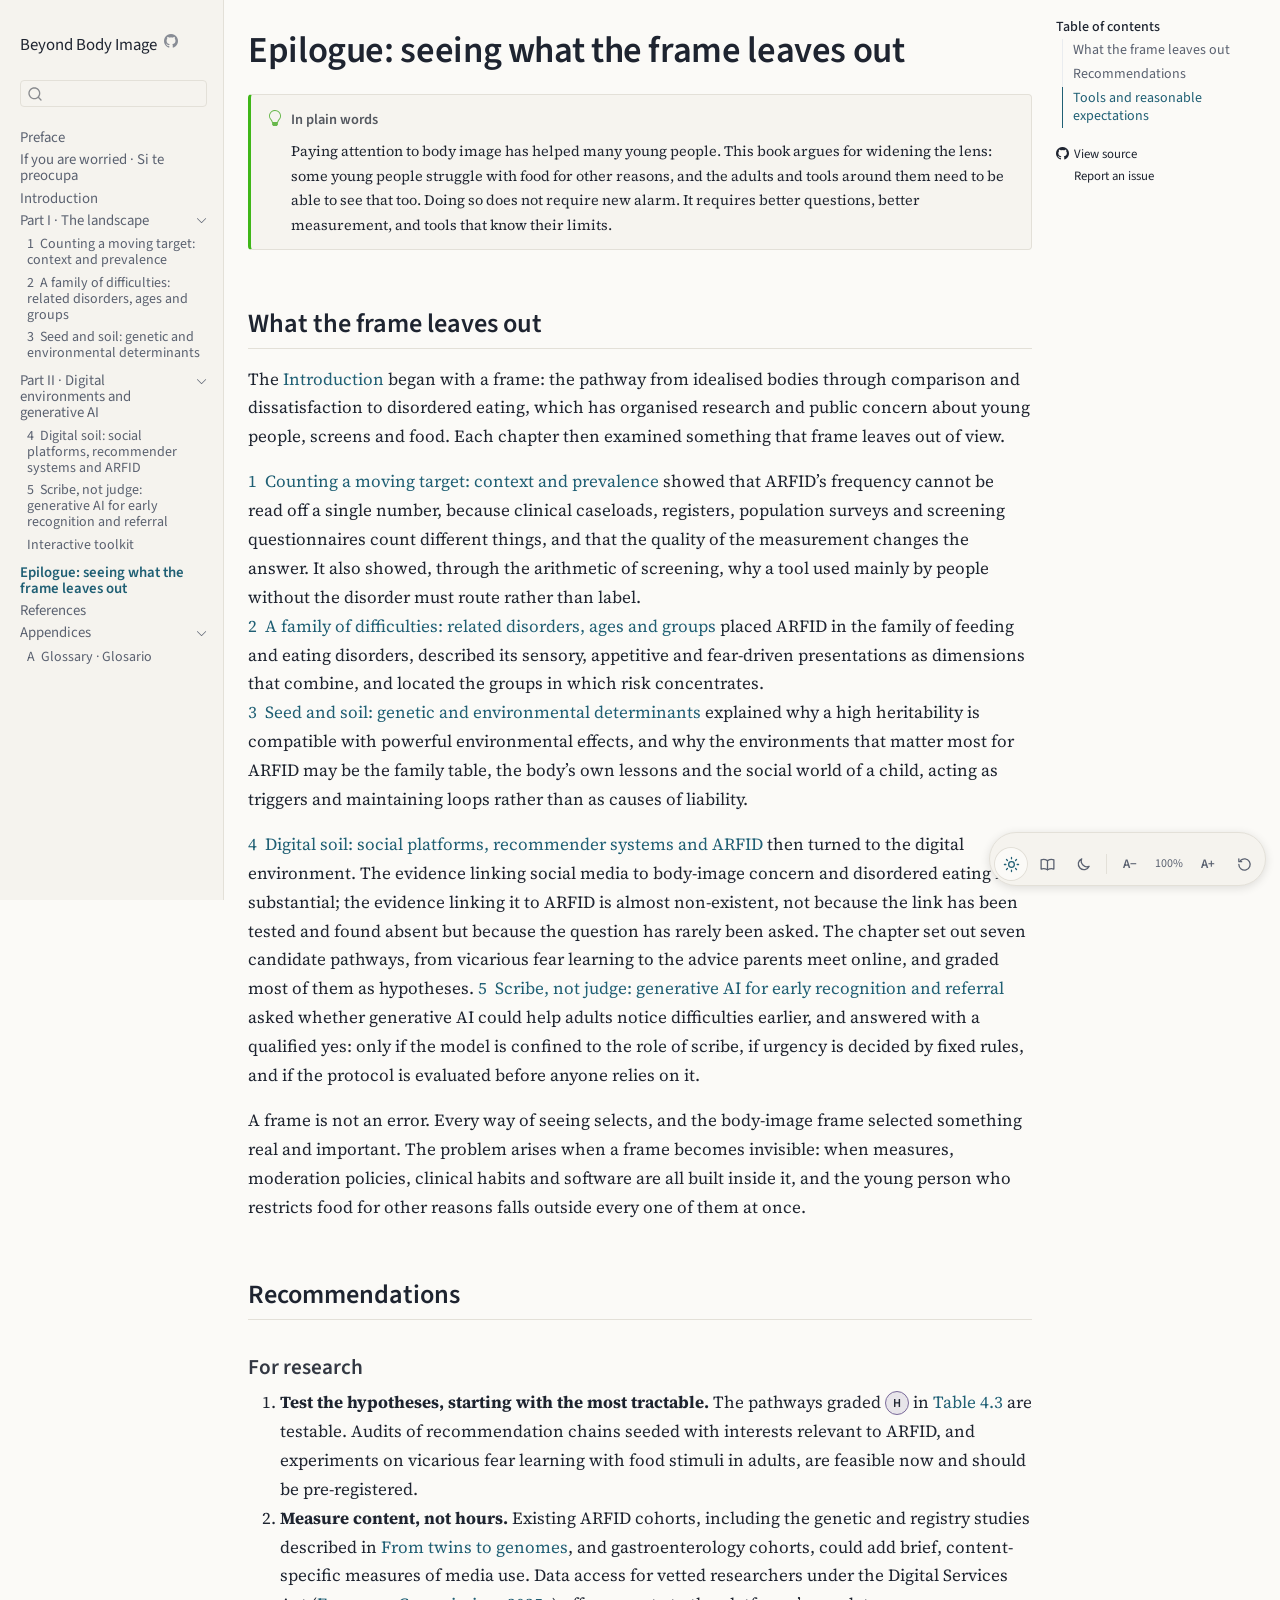
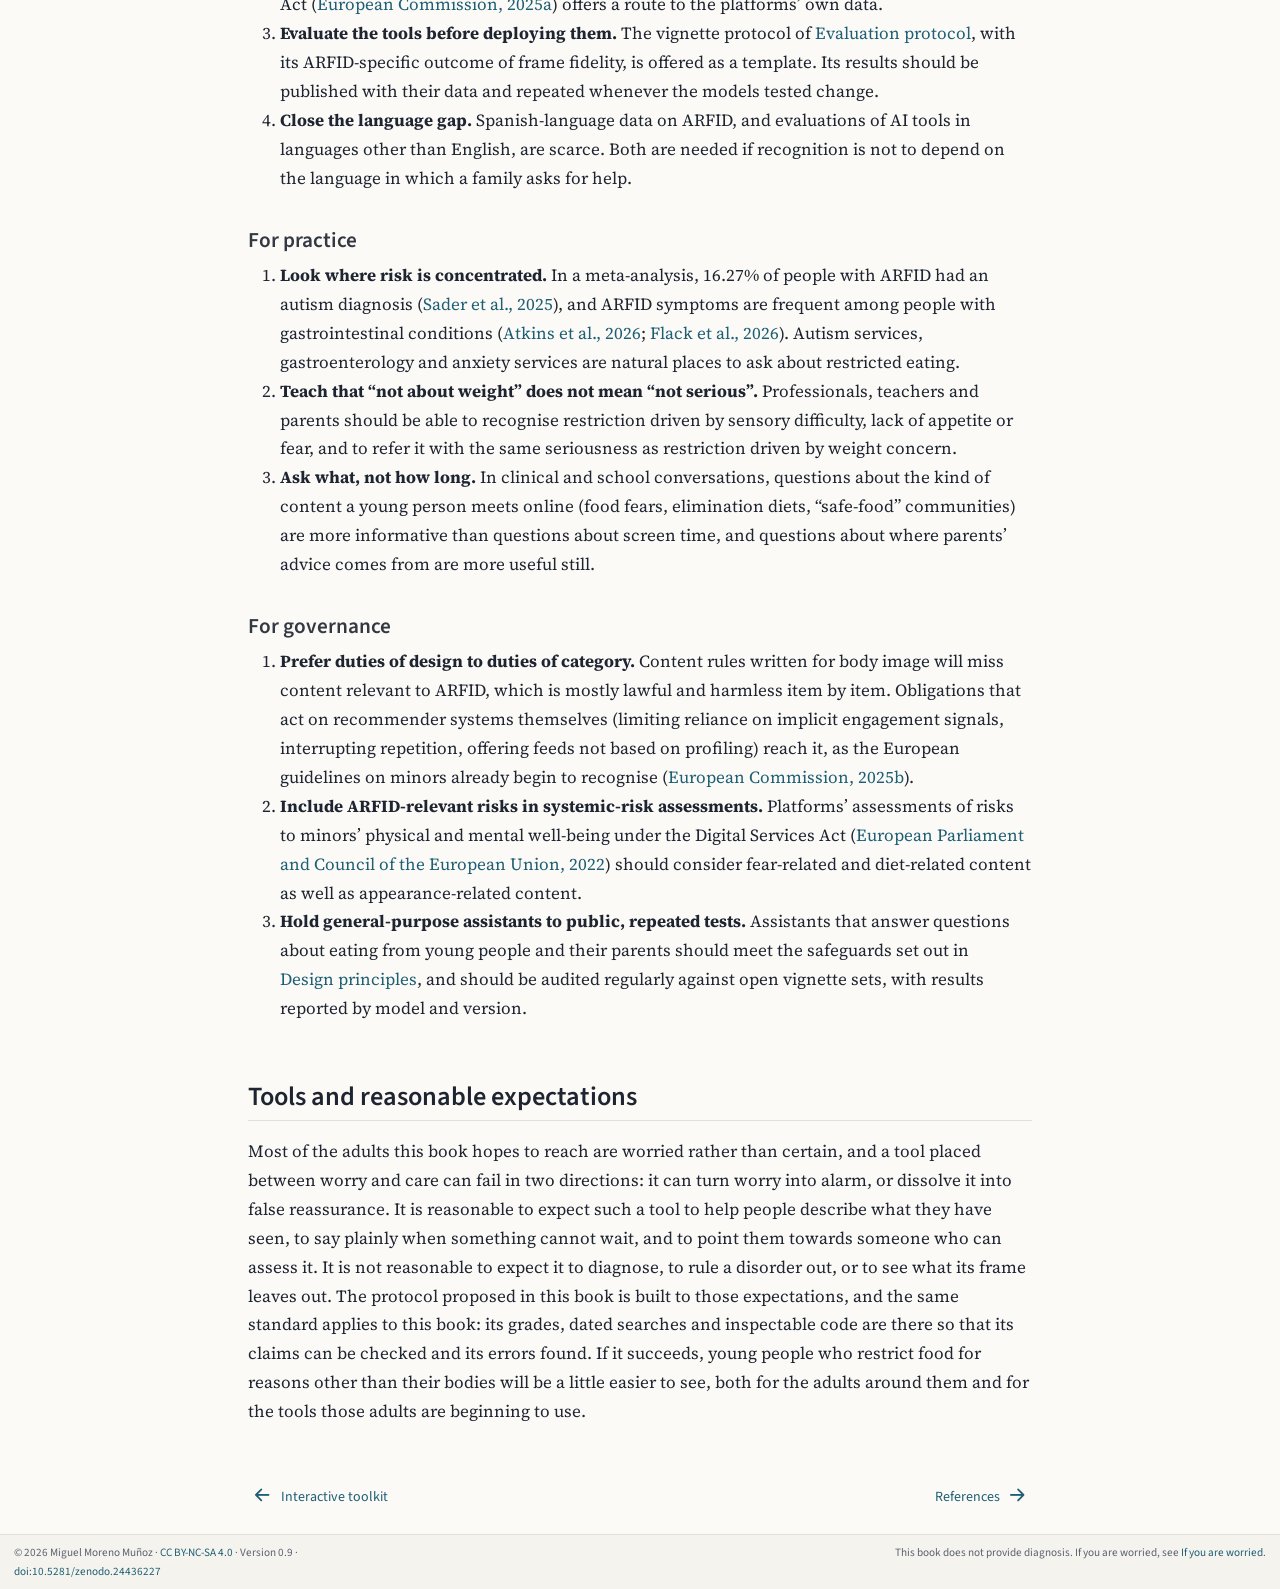
==== commit d1d301c6: "Add files via upload" ====
--- a/epilogue.html
+++ b/epilogue.html
@@ -63,7 +63,7 @@
 <link href="site_libs/quarto-html/quarto-syntax-highlighting-ed96de9b727972fe78a7b5d16c58bf87.css" rel="stylesheet" id="quarto-text-highlighting-styles">
 <script src="site_libs/bootstrap/bootstrap.min.js"></script>
 <link href="site_libs/bootstrap/bootstrap-icons.css" rel="stylesheet">
-<link href="site_libs/bootstrap/bootstrap-87594f40d5751d395fd74f8deb6194b2.min.css" rel="stylesheet" append-hash="true" id="quarto-bootstrap" data-mode="light">
+<link href="site_libs/bootstrap/bootstrap-3966dd173bae7051d612aa63ab479b40.min.css" rel="stylesheet" append-hash="true" id="quarto-bootstrap" data-mode="light">
 <script id="quarto-search-options" type="application/json">{
   "location": "sidebar",
   "copy-button": false,
@@ -124,6 +124,7 @@
 </script>
 
 
+<link rel="canonical" href="https://arfid26.vercel.app/epilogue.html">
 </head>
 
 <body class="nav-sidebar docked quarto-light">
@@ -151,6 +152,9 @@
     <div class="pt-lg-2 mt-2 text-left sidebar-header">
     <div class="sidebar-title mb-0 py-0">
       <a href="./">Beyond Body Image</a> 
+        <div class="sidebar-tools-main">
+    <a href="https://github.com/utilizas/arfid/" title="Source Code" class="quarto-navigation-tool px-1" aria-label="Source Code"><i class="bi bi-github"></i></a>
+</div>
     </div>
       </div>
         <div class="mt-2 flex-shrink-0 align-items-center">
@@ -282,9 +286,9 @@
   <li><a href="#for-practice" id="toc-for-practice" class="nav-link" data-scroll-target="#for-practice">For practice</a></li>
   <li><a href="#for-governance" id="toc-for-governance" class="nav-link" data-scroll-target="#for-governance">For governance</a></li>
   </ul></li>
-  <li><a href="#sec-epilogue-reflection" id="toc-sec-epilogue-reflection" class="nav-link" data-scroll-target="#sec-epilogue-reflection">Tools between worry and care</a></li>
+  <li><a href="#sec-epilogue-reflection" id="toc-sec-epilogue-reflection" class="nav-link" data-scroll-target="#sec-epilogue-reflection">Tools and reasonable expectations</a></li>
   </ul>
-</nav>
+<div class="toc-actions"><ul><li><a href="https://github.com/utilizas/arfid/blob/main/epilogue.qmd" class="toc-action"><i class="bi bi-github"></i>View source</a></li><li><a href="https://github.com/utilizas/arfid/issues/new" class="toc-action"><i class="bi empty"></i>Report an issue</a></li></ul></div></nav>
     </div>
 <!-- main -->
 <main class="content" id="quarto-document-content">
@@ -295,10 +299,13 @@
 </div>
 
 
+<!-- Custom copy of Quarto 1.6 title-metadata.html partial: adds a Creative Commons licence block (with icons)
+     to the title block of pages that define `cc-licence` in their front matter (only index.qmd). -->
 
 <div class="quarto-title-meta">
 
     
+  
   
     
   </div>
@@ -357,10 +364,8 @@
 </section>
 </section>
 <section id="sec-epilogue-reflection" class="level2">
-<h2 class="anchored" data-anchor-id="sec-epilogue-reflection">Tools between worry and care</h2>
-<p>Most of the people this book hopes to reach are worried rather than certain. A parent notices that the list of foods a child will eat keeps getting shorter; a teacher sees a pupil avoid the lunch hall; a young person realises that fear of choking has quietly reorganised their day. Worry of this kind is a form of attention, and it deserves to be taken seriously. It is also fallible, and a tool that sits between worry and care can fail in two opposite directions. It can amplify worry into alarm, labelling as a disorder what will pass with time; or it can dissolve worry into reassurance, telling a family that a child is “just picky” when the child needs help. The arithmetic of <a href="chapters/01-context-prevalence.html" class="quarto-xref"><span>1&nbsp; Counting a moving target: context and prevalence</span></a> shows that the first failure is the more common one for any tool used widely; the evidence of <a href="chapters/04-digital-environments.html" class="quarto-xref"><span>4&nbsp; Digital soil: social platforms, recommender systems and ARFID</span></a> and <a href="chapters/05-generative-ai-protocol.html" class="quarto-xref"><span>5&nbsp; Scribe, not judge: generative AI for early recognition and referral</span></a> shows that the second is the more likely when the tool’s frame does not include the young person’s difficulty at all.</p>
-<p>The protocol in this book tries to steer between those failures by being modest about what it knows. It does not decide what anyone has. It helps people say clearly what they have seen and take it to someone who can assess it, and it says plainly when something cannot wait. That modesty is not only a regulatory convenience. It is an epistemic stance: a tool should claim no more certainty than its evidence supports, and should make its own frame visible, including the dimensions it asks about, the rules it applies and the things it cannot see.</p>
-<p>The same standard applies to this book. Its grades, dated searches and inspectable code are there so that readers can check its claims and find its mistakes. Some of its hypotheses will be wrong; the evidence-gap map is meant to be redrawn. If the book succeeds, it will be because the young people who restrict food for reasons other than their bodies become a little easier to see, for the adults around them and for the tools those adults are beginning to use.</p>
+<h2 class="anchored" data-anchor-id="sec-epilogue-reflection">Tools and reasonable expectations</h2>
+<p>Most of the adults this book hopes to reach are worried rather than certain, and a tool placed between worry and care can fail in two directions: it can turn worry into alarm, or dissolve it into false reassurance. It is reasonable to expect such a tool to help people describe what they have seen, to say plainly when something cannot wait, and to point them towards someone who can assess it. It is not reasonable to expect it to diagnose, to rule a disorder out, or to see what its frame leaves out. The protocol proposed in this book is built to those expectations, and the same standard applies to this book: its grades, dated searches and inspectable code are there so that its claims can be checked and its errors found. If it succeeds, young people who restrict food for reasons other than their bodies will be a little easier to see, both for the adults around them and for the tools those adults are beginning to use.</p>
 
 
 <div id="refs" class="references csl-bib-body hanging-indent" data-entry-spacing="0" data-line-spacing="2" role="list" style="display: none">
@@ -452,7 +457,7 @@
     anchorJS.add('.anchored');
       var localhostRegex = new RegExp(/^(?:http|https):\/\/localhost\:?[0-9]*\//);
       var mailtoRegex = new RegExp(/^mailto:/);
-        var filterRegex = new RegExp('/' + window.location.host + '/');
+        var filterRegex = new RegExp("https:\/\/arfid26\.vercel\.app\/");
       var isInternal = (href) => {
           return filterRegex.test(href) || localhostRegex.test(href) || mailtoRegex.test(href);
       }
@@ -795,11 +800,11 @@
 <footer class="footer">
   <div class="nav-footer">
     <div class="nav-footer-left">
-<p>© 2026 Miguel Moreno Muñoz · Draft — not for citation</p>
+<p>© 2026 Miguel Moreno Muñoz · <a href="https://creativecommons.org/licenses/by-nc-sa/4.0/">CC BY-NC-SA 4.0</a> · Version 0.9 · <a href="https://doi.org/10.5281/zenodo.24436227">doi:10.5281/zenodo.24436227</a></p>
 </div>   
     <div class="nav-footer-center">
       &nbsp;
-    </div>
+    <div class="toc-actions d-sm-block d-md-none"><ul><li><a href="https://github.com/utilizas/arfid/blob/main/epilogue.qmd" class="toc-action"><i class="bi bi-github"></i>View source</a></li><li><a href="https://github.com/utilizas/arfid/issues/new" class="toc-action"><i class="bi empty"></i>Report an issue</a></li></ul></div></div>
     <div class="nav-footer-right">
 <p>This book does not provide diagnosis. If you are worried, see <a href="./worried.html">If you are worried</a>.</p>
 </div>
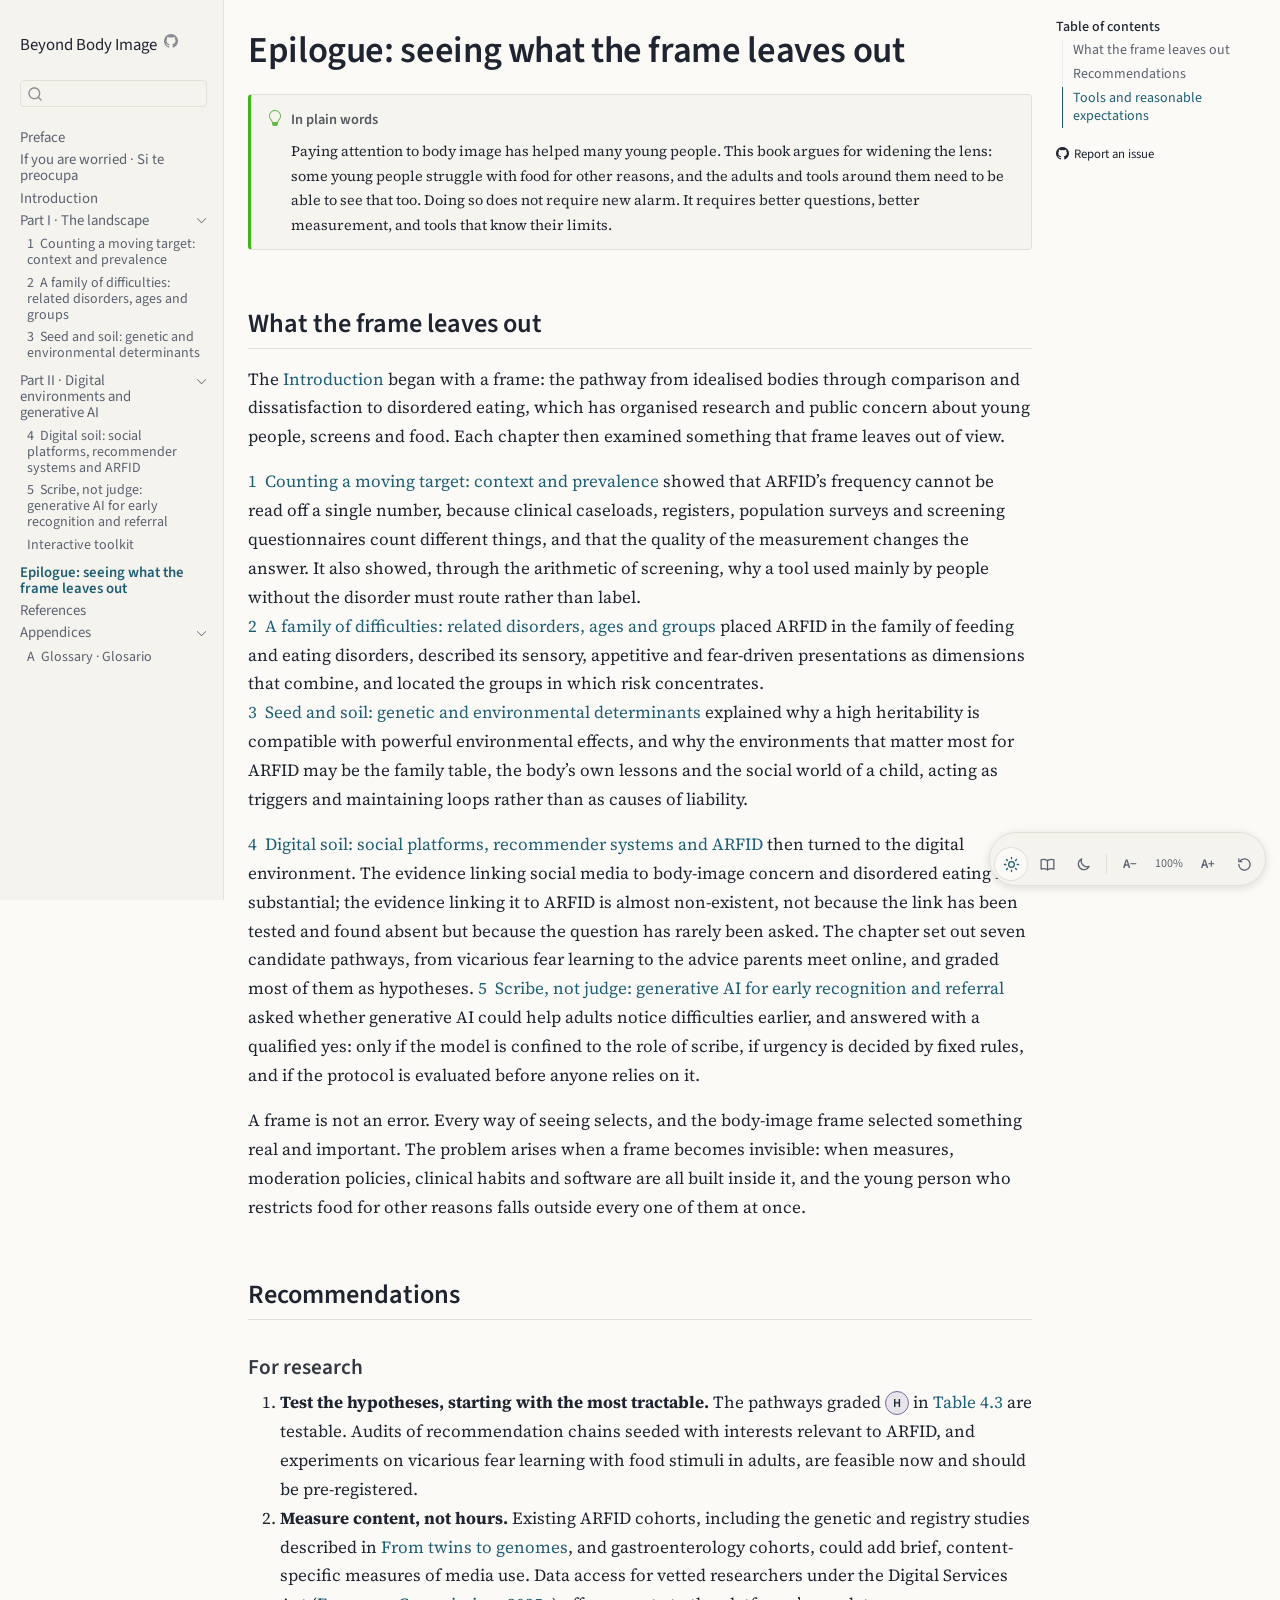
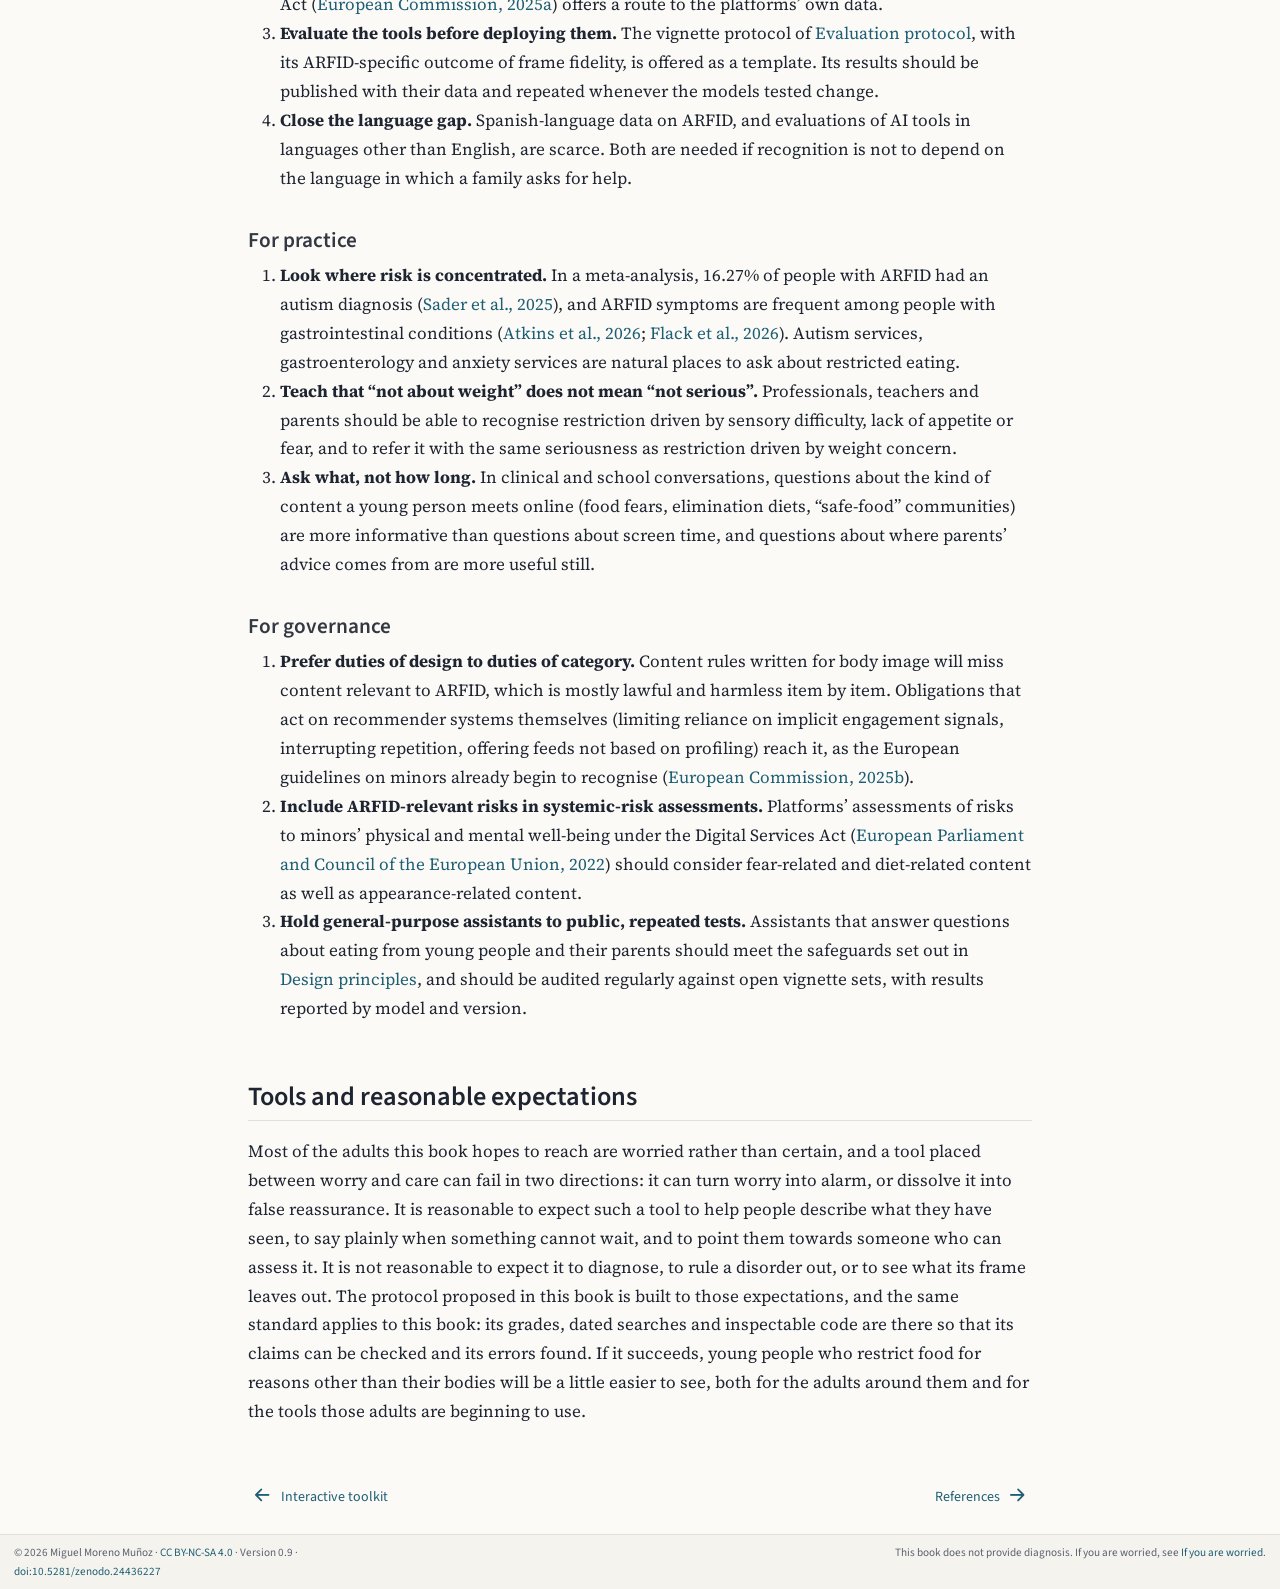
==== commit bc2657a7: "Add files via upload" ====
--- a/epilogue.html
+++ b/epilogue.html
@@ -95,6 +95,7 @@
 <link rel="preconnect" href="https://fonts.googleapis.com">
 <link rel="preconnect" href="https://fonts.gstatic.com" crossorigin="">
 <link rel="stylesheet" href="https://fonts.googleapis.com/css2?family=Source+Sans+3:wght@400;600;700&amp;family=Source+Serif+4:ital,opsz,wght@0,8..60,400;0,8..60,600;1,8..60,400&amp;display=swap">
+<meta name="description" content="An evidence-graded open book on environmental factors in feeding and eating disorders, focused on ARFID, with an LLM-assisted protocol for early referral.">
 <meta name="theme-color" content="#1F5F74">
 <script>
 /* PNG favicons, resolved against Quarto's page offset so they work in sub-folders and offline. */
@@ -108,6 +109,9 @@
     l.rel = d[0]; l.type = d[1]; l.setAttribute('sizes', d[2]); l.href = off + 'assets/icons/' + d[3];
     document.head.appendChild(l);
   });
+  var mf = document.createElement('link');
+  mf.rel = 'manifest'; mf.href = off + 'assets/site.webmanifest';
+  document.head.appendChild(mf);
 });
 </script>
 <script>
@@ -124,6 +128,21 @@
 </script>
 
 
+<meta property="og:title" content="Epilogue: seeing what the frame leaves out – Beyond Body Image">
+<meta property="og:description" content="An evidence-graded open book on environmental factors in feeding and eating disorders, focused on ARFID, with an LLM-assisted protocol for early referral.">
+<meta property="og:image" content="https://arfid26.vercel.app/assets/social-card.png">
+<meta property="og:site_name" content="Beyond Body Image">
+<meta property="og:image:height" content="630">
+<meta property="og:image:width" content="1200">
+<meta property="og:locale" content="en_GB">
+<meta property="og:image:alt" content="Three open coloured arcs beside the title Beyond Body Image, by Miguel Moreno Muñoz.">
+<meta name="twitter:title" content="Epilogue: seeing what the frame leaves out – Beyond Body Image">
+<meta name="twitter:description" content="An evidence-graded open book on environmental factors in feeding and eating disorders, focused on ARFID, with an LLM-assisted protocol for early referral.">
+<meta name="twitter:image" content="https://arfid26.vercel.app/assets/social-card.png">
+<meta name="twitter:card" content="summary_large_image">
+<meta name="twitter:image-height" content="630">
+<meta name="twitter:image-width" content="1200">
+<meta name="twitter:image:alt" content="Three open coloured arcs beside the title Beyond Body Image, by Miguel Moreno Muñoz.">
 <link rel="canonical" href="https://arfid26.vercel.app/epilogue.html">
 </head>
 
@@ -288,7 +307,7 @@
   </ul></li>
   <li><a href="#sec-epilogue-reflection" id="toc-sec-epilogue-reflection" class="nav-link" data-scroll-target="#sec-epilogue-reflection">Tools and reasonable expectations</a></li>
   </ul>
-<div class="toc-actions"><ul><li><a href="https://github.com/utilizas/arfid/blob/main/epilogue.qmd" class="toc-action"><i class="bi bi-github"></i>View source</a></li><li><a href="https://github.com/utilizas/arfid/issues/new" class="toc-action"><i class="bi empty"></i>Report an issue</a></li></ul></div></nav>
+<div class="toc-actions"><ul><li><a href="https://github.com/utilizas/arfid/issues/new" class="toc-action"><i class="bi bi-github"></i>Report an issue</a></li></ul></div></nav>
     </div>
 <!-- main -->
 <main class="content" id="quarto-document-content">
@@ -457,7 +476,7 @@
     anchorJS.add('.anchored');
       var localhostRegex = new RegExp(/^(?:http|https):\/\/localhost\:?[0-9]*\//);
       var mailtoRegex = new RegExp(/^mailto:/);
-        var filterRegex = new RegExp("https:\/\/arfid26\.vercel\.app\/");
+        var filterRegex = new RegExp("https:\/\/arfid26\.vercel\.app");
       var isInternal = (href) => {
           return filterRegex.test(href) || localhostRegex.test(href) || mailtoRegex.test(href);
       }
@@ -804,7 +823,7 @@
 </div>   
     <div class="nav-footer-center">
       &nbsp;
-    <div class="toc-actions d-sm-block d-md-none"><ul><li><a href="https://github.com/utilizas/arfid/blob/main/epilogue.qmd" class="toc-action"><i class="bi bi-github"></i>View source</a></li><li><a href="https://github.com/utilizas/arfid/issues/new" class="toc-action"><i class="bi empty"></i>Report an issue</a></li></ul></div></div>
+    <div class="toc-actions d-sm-block d-md-none"><ul><li><a href="https://github.com/utilizas/arfid/issues/new" class="toc-action"><i class="bi bi-github"></i>Report an issue</a></li></ul></div></div>
     <div class="nav-footer-right">
 <p>This book does not provide diagnosis. If you are worried, see <a href="./worried.html">If you are worried</a>.</p>
 </div>
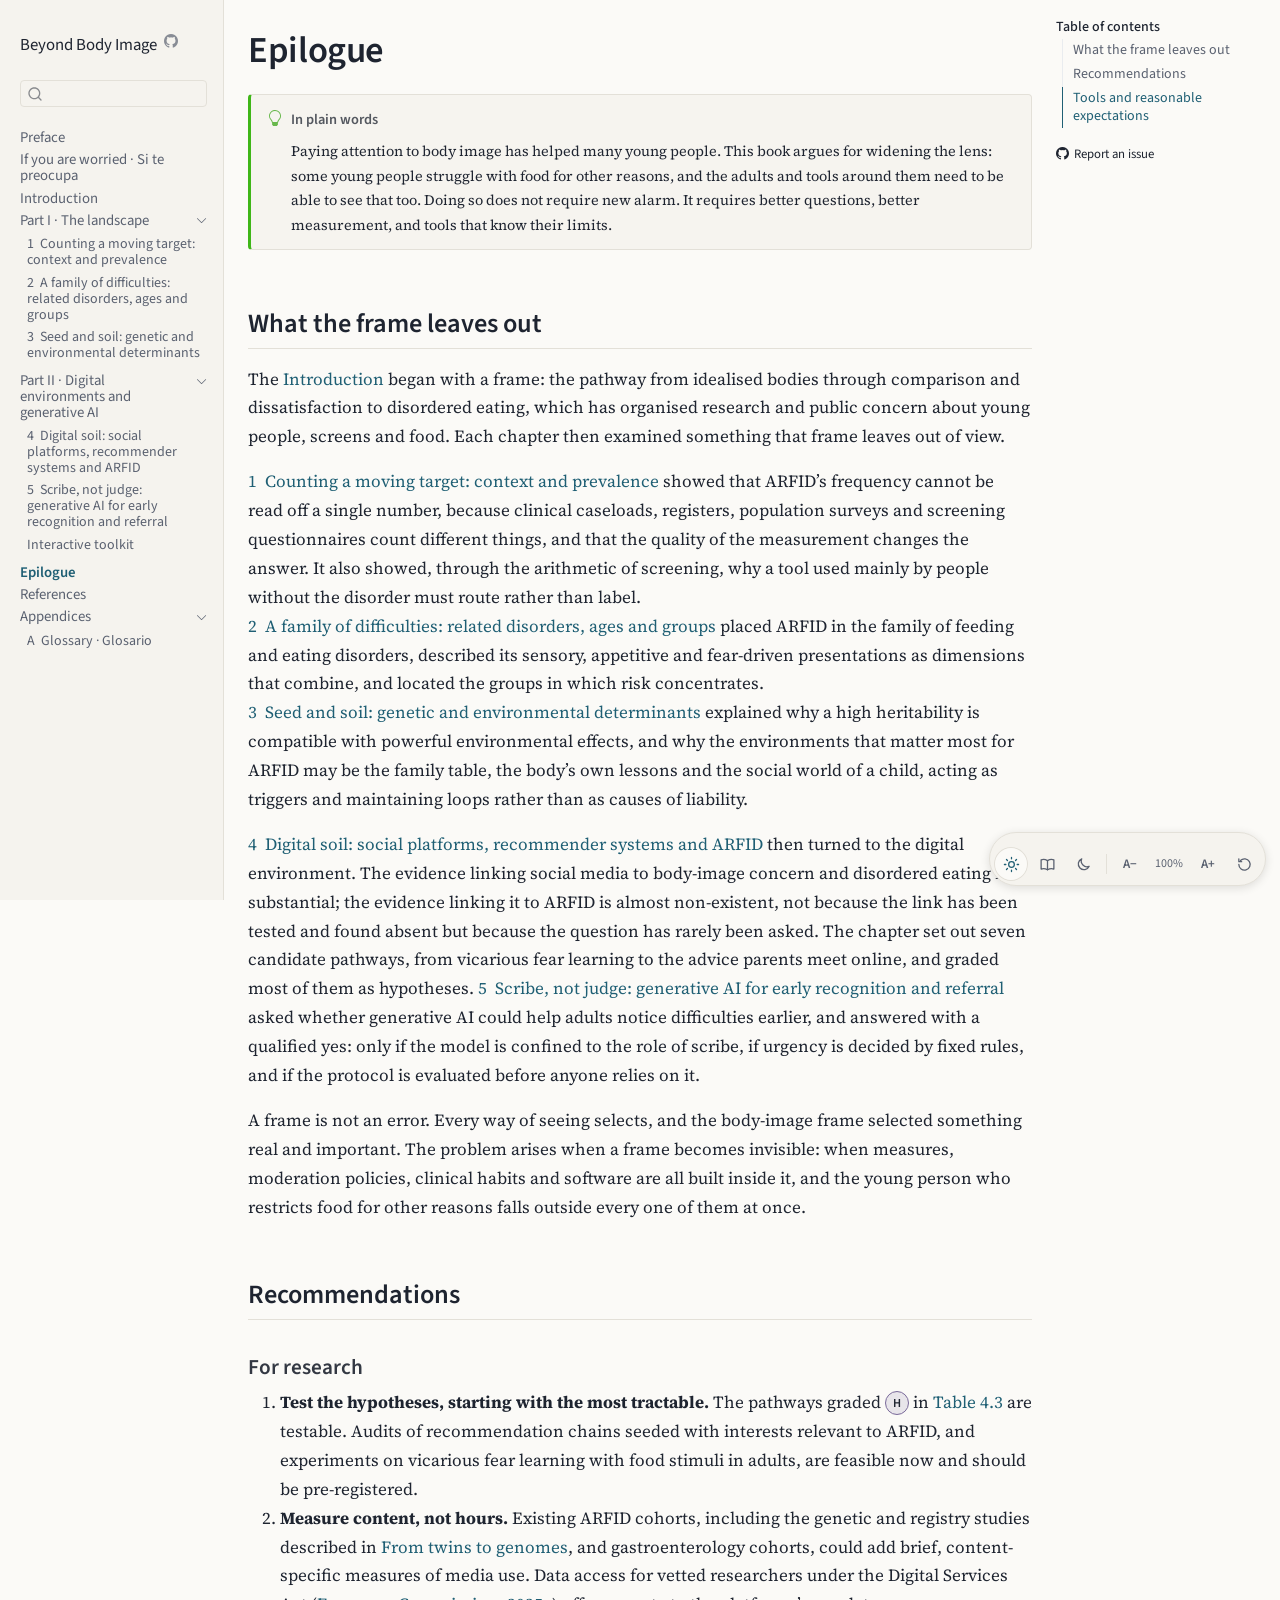
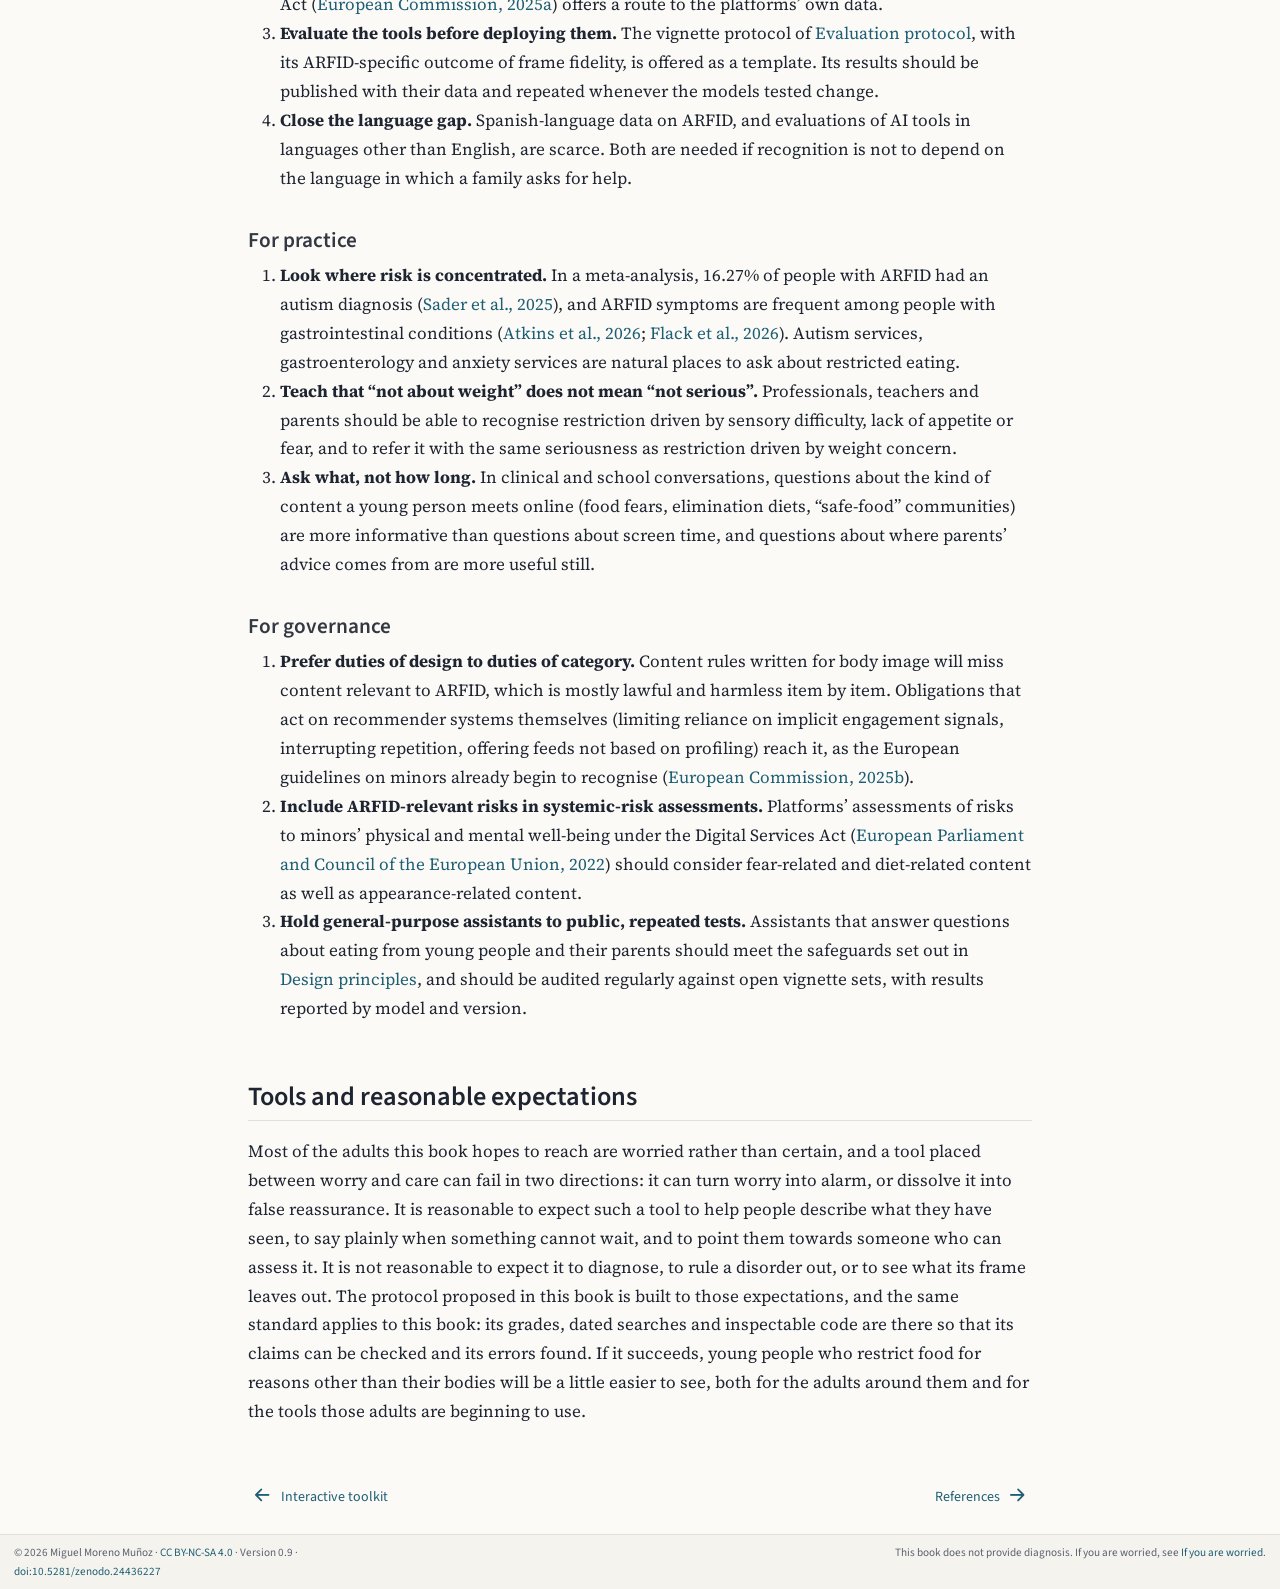
==== commit 0740b9b2: "Add files via upload" ====
--- a/epilogue.html
+++ b/epilogue.html
@@ -7,7 +7,7 @@
 <meta name="viewport" content="width=device-width, initial-scale=1.0, user-scalable=yes">
 
 
-<title>Epilogue: seeing what the frame leaves out – Beyond Body Image</title>
+<title>Epilogue – Beyond Body Image</title>
 <style>
 code{white-space: pre-wrap;}
 span.smallcaps{font-variant: small-caps;}
@@ -128,7 +128,7 @@
 </script>
 
 
-<meta property="og:title" content="Epilogue: seeing what the frame leaves out – Beyond Body Image">
+<meta property="og:title" content="Epilogue – Beyond Body Image">
 <meta property="og:description" content="An evidence-graded open book on environmental factors in feeding and eating disorders, focused on ARFID, with an LLM-assisted protocol for early referral.">
 <meta property="og:image" content="https://arfid26.vercel.app/assets/social-card.png">
 <meta property="og:site_name" content="Beyond Body Image">
@@ -136,7 +136,7 @@
 <meta property="og:image:width" content="1200">
 <meta property="og:locale" content="en_GB">
 <meta property="og:image:alt" content="Three open coloured arcs beside the title Beyond Body Image, by Miguel Moreno Muñoz.">
-<meta name="twitter:title" content="Epilogue: seeing what the frame leaves out – Beyond Body Image">
+<meta name="twitter:title" content="Epilogue – Beyond Body Image">
 <meta name="twitter:description" content="An evidence-graded open book on environmental factors in feeding and eating disorders, focused on ARFID, with an LLM-assisted protocol for early referral.">
 <meta name="twitter:image" content="https://arfid26.vercel.app/assets/social-card.png">
 <meta name="twitter:card" content="summary_large_image">
@@ -155,7 +155,7 @@
       <button type="button" class="quarto-btn-toggle btn" data-bs-toggle="collapse" role="button" data-bs-target=".quarto-sidebar-collapse-item" aria-controls="quarto-sidebar" aria-expanded="false" aria-label="Toggle sidebar navigation" onclick="if (window.quartoToggleHeadroom) { window.quartoToggleHeadroom(); }">
         <i class="bi bi-layout-text-sidebar-reverse"></i>
       </button>
-        <nav class="quarto-page-breadcrumbs" aria-label="breadcrumb"><ol class="breadcrumb"><li class="breadcrumb-item"><a href="./epilogue.html">Epilogue: seeing what the frame leaves out</a></li></ol></nav>
+        <nav class="quarto-page-breadcrumbs" aria-label="breadcrumb"><ol class="breadcrumb"><li class="breadcrumb-item"><a href="./epilogue.html">Epilogue</a></li></ol></nav>
         <a class="flex-grow-1" role="navigation" data-bs-toggle="collapse" data-bs-target=".quarto-sidebar-collapse-item" aria-controls="quarto-sidebar" aria-expanded="false" aria-label="Toggle sidebar navigation" onclick="if (window.quartoToggleHeadroom) { window.quartoToggleHeadroom(); }">      
         </a>
       <button type="button" class="btn quarto-search-button" aria-label="Search" onclick="window.quartoOpenSearch();">
@@ -262,7 +262,7 @@
         <li class="sidebar-item">
   <div class="sidebar-item-container"> 
   <a href="./epilogue.html" class="sidebar-item-text sidebar-link active">
- <span class="menu-text">Epilogue: seeing what the frame leaves out</span></a>
+ <span class="menu-text">Epilogue</span></a>
   </div>
 </li>
         <li class="sidebar-item">
@@ -314,7 +314,7 @@
 
 <header id="title-block-header" class="quarto-title-block default">
 <div class="quarto-title">
-<h1 class="title">Epilogue: seeing what the frame leaves out</h1>
+<h1 class="title">Epilogue</h1>
 </div>
 
 
